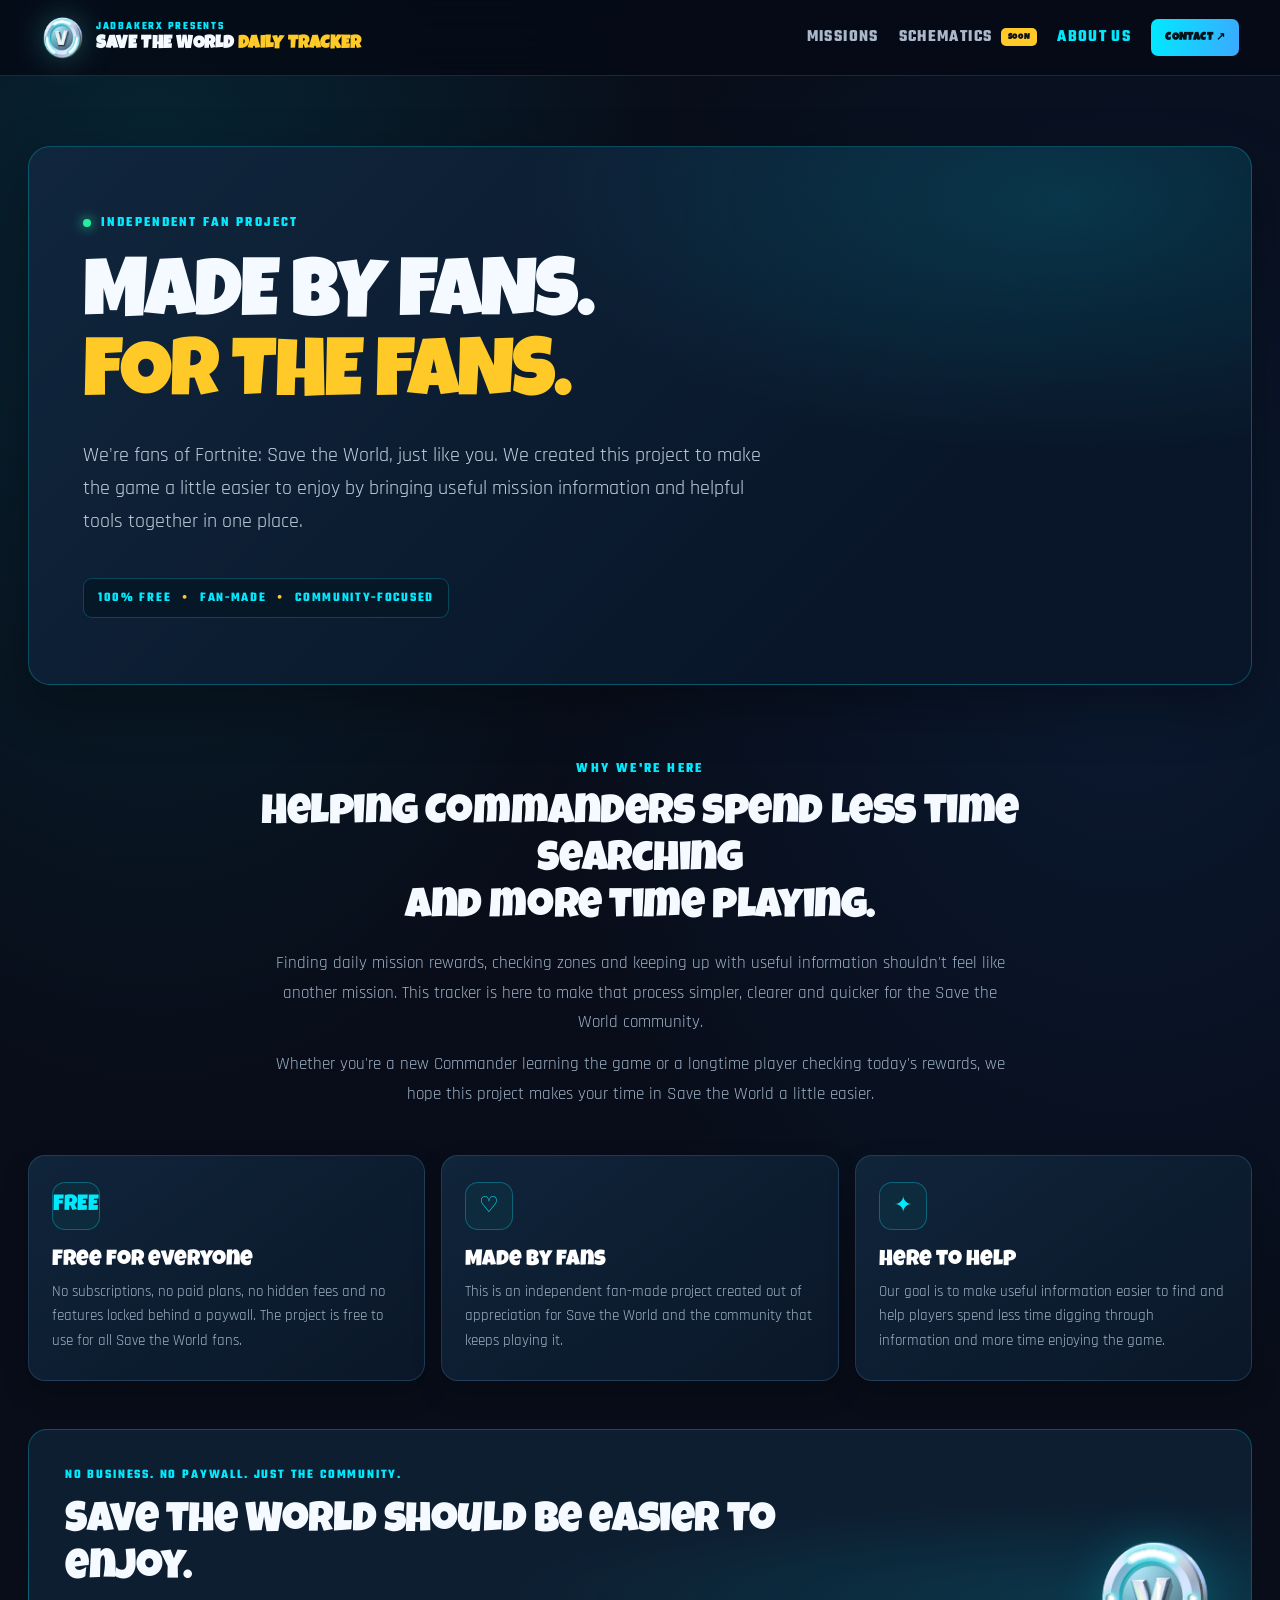
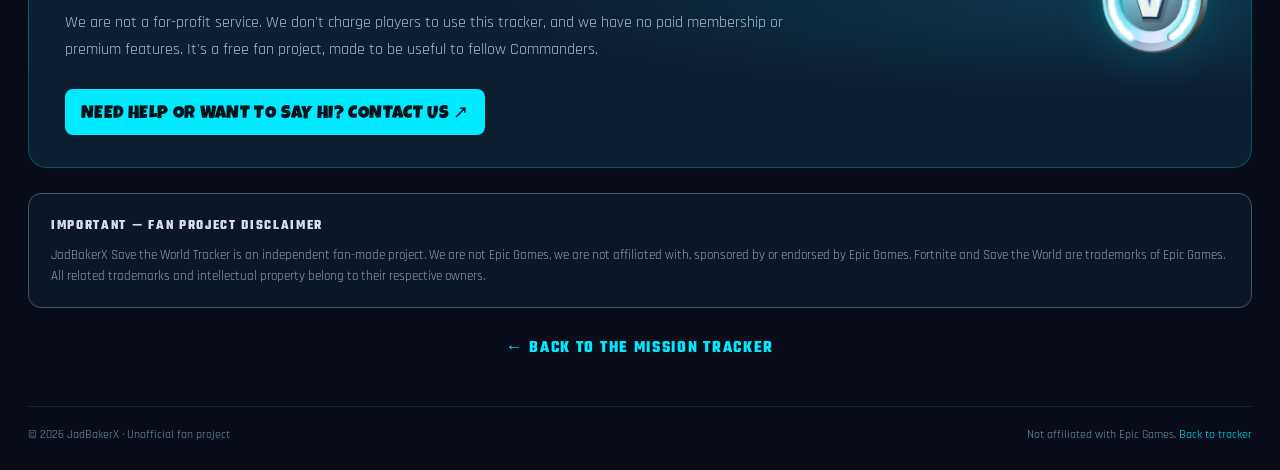
==== public/about.html @ a1c6f86c "Add dedicated About Us fan project page" ====
<!doctype html>
<html lang="en">
<head>
  <meta charset="utf-8">
  <meta name="viewport" content="width=device-width,initial-scale=1">
  <meta name="theme-color" content="#080d19">
  <meta name="description" content="Learn about the JadBakerX Save the World Tracker: an independent, free fan-made project built to help Fortnite Save the World players.">
  <meta name="robots" content="index,follow">
  <link rel="canonical" href="https://save-the-world---mission-tracker.jadkhabbaz17.workers.dev/about.html">
  <meta property="og:type" content="website">
  <meta property="og:site_name" content="JadBakerX Save the World Tracker">
  <meta property="og:title" content="About Us | JadBakerX Save the World Tracker">
  <meta property="og:description" content="A free, independent fan project made to help the Save the World community.">
  <meta property="og:url" content="https://save-the-world---mission-tracker.jadkhabbaz17.workers.dev/about.html">
  <title>About Us | JadBakerX Save the World Tracker</title>
  <link rel="icon" href="vbucks-logo.png">
  <link rel="preconnect" href="https://fonts.googleapis.com">
  <link rel="preconnect" href="https://fonts.gstatic.com" crossorigin>
  <link href="https://fonts.googleapis.com/css2?family=Luckiest+Guy&family=Rajdhani:wght@500;600;700;800&family=Teko:wght@600;700&display=swap" rel="stylesheet">
  <link rel="stylesheet" href="style.css">
  <link rel="stylesheet" href="visual-cleanup.css">
  <link rel="stylesheet" href="premium-redesign.css">
  <link rel="stylesheet" href="fortnite-ui.css">
  <link rel="stylesheet" href="about.css">
</head>
<body class="about-page">
<header>
  <a class="brand" href="./" aria-label="JadBakerX Save the World Daily Tracker home">
    <img src="vbucks-logo.png" alt="V-Bucks logo">
    <span><small>JADBAKERX PRESENTS</small><b>SAVE THE WORLD <em>DAILY TRACKER</em></b></span>
  </a>
  <nav aria-label="Main navigation">
    <a href="./#missions">MISSIONS</a>
    <a href="schematics.html">SCHEMATICS <span class="nav-soon">SOON</span></a>
    <a class="nav-current" href="about.html">ABOUT US</a>
    <a class="contact" href="https://guns.lol/jadbakerx" target="_blank" rel="noopener">CONTACT ↗</a>
  </nav>
</header>
<main class="about-main">
  <section class="about-hero">
    <div class="about-kicker"><span></span> INDEPENDENT FAN PROJECT</div>
    <h1>MADE BY FANS.<br><em>FOR THE FANS.</em></h1>
    <p class="about-intro">We're fans of Fortnite: Save the World, just like you. We created this project to make the game a little easier to enjoy by bringing useful mission information and helpful tools together in one place.</p>
    <div class="about-stamp">100% FREE <i>•</i> FAN-MADE <i>•</i> COMMUNITY-FOCUSED</div>
  </section>

  <section class="about-story">
    <div class="about-section-label">WHY WE'RE HERE</div>
    <h2>Helping Commanders spend less time searching<br>and more time playing.</h2>
    <p>Finding daily mission rewards, checking zones and keeping up with useful information shouldn't feel like another mission. This tracker is here to make that process simpler, clearer and quicker for the Save the World community.</p>
    <p>Whether you're a new Commander learning the game or a longtime player checking today's rewards, we hope this project makes your time in Save the World a little easier.</p>
  </section>

  <section class="about-values" aria-label="Our promises">
    <article class="about-value">
      <div class="about-icon">FREE</div>
      <h3>Free for everyone</h3>
      <p>No subscriptions, no paid plans, no hidden fees and no features locked behind a paywall. The project is free to use for all Save the World fans.</p>
    </article>
    <article class="about-value">
      <div class="about-icon">♡</div>
      <h3>Made by fans</h3>
      <p>This is an independent fan-made project created out of appreciation for Save the World and the community that keeps playing it.</p>
    </article>
    <article class="about-value">
      <div class="about-icon">✦</div>
      <h3>Here to help</h3>
      <p>Our goal is to make useful information easier to find and help players spend less time digging through information and more time enjoying the game.</p>
    </article>
  </section>

  <section class="about-free">
    <div>
      <small>NO BUSINESS. NO PAYWALL. JUST THE COMMUNITY.</small>
      <h2>Save the World should be easier to enjoy.</h2>
      <p>We are not a for-profit service. We don't charge players to use this tracker, and we have no paid membership or premium features. It's a free fan project, made to be useful to fellow Commanders.</p>
      <a class="about-contact" href="https://guns.lol/jadbakerx" target="_blank" rel="noopener">NEED HELP OR WANT TO SAY HI? CONTACT US ↗</a>
    </div>
    <img src="vbucks-logo.png" alt="" loading="lazy">
  </section>

  <section class="about-disclaimer">
    <strong>IMPORTANT — FAN PROJECT DISCLAIMER</strong>
    <p>JadBakerX Save the World Tracker is an independent fan-made project. We are not Epic Games, we are not affiliated with, sponsored by or endorsed by Epic Games. Fortnite and Save the World are trademarks of Epic Games. All related trademarks and intellectual property belong to their respective owners.</p>
  </section>
  <a class="about-back" href="./">← BACK TO THE MISSION TRACKER</a>
</main>
<footer>
  <span>© <span id="year"></span> JadBakerX · Unofficial fan project</span>
  <span>Not affiliated with Epic Games. <a href="./">Back to tracker</a></span>
</footer>
<script>document.getElementById("year").textContent=new Date().getFullYear();</script>
<script src="branding.js"></script>
</body>
</html>
---- public/style.css ----
/* JadBakerX Save the World tracker styles */
:root{color-scheme:dark;--bg:#07111f;--line:#24405a;--text:#f4faff;--muted:#92a9bd;--cyan:#62f2ee}
*{box-sizing:border-box}html{scroll-behavior:smooth}body{margin:0;background:radial-gradient(ellipse at 50% -20%,#163d57 0,transparent 48%),var(--bg);color:var(--text);font:15px/1.55 system-ui,-apple-system,"Segoe UI",sans-serif}a{color:inherit;text-decoration:none}
header,main,footer{width:min(1120px,calc(100% - 36px));margin:auto}header{height:84px;display:flex;align-items:center;justify-content:space-between;border-bottom:1px solid #ffffff12}.brand{display:flex;align-items:center;gap:11px}.brand img{width:46px;height:46px;object-fit:contain;filter:drop-shadow(0 0 12px #65f6f477)}.brand small,.brand b{display:block;line-height:1.3}.brand small,small{font-size:10px;letter-spacing:.16em;color:var(--cyan);font-weight:900}.brand b{font-size:clamp(10px,1.5vw,15px);letter-spacing:.035em;white-space:nowrap}.brand em,h1 em{font-style:normal;color:var(--cyan)}nav{display:flex;gap:22px;align-items:center;font-size:13px;color:var(--muted)}.contact{padding:9px 13px;border:1px solid #4de7e65c;border-radius:10px;color:var(--cyan)}
.hero{min-height:390px;display:grid;grid-template-columns:1fr 1fr;align-items:center;gap:25px;padding:35px 0}.pill{font-size:10px;letter-spacing:.12em;color:#a8f7f4;border:1px solid #4ce8e52c;border-radius:999px;padding:8px 11px;background:#0e2734}h1{font-size:clamp(44px,7vw,76px);letter-spacing:-.06em;line-height:.99;margin:24px 0 17px}.hero p{color:var(--muted);max-width:420px}.cta{display:inline-block;margin-top:14px;padding:12px 16px;background:var(--cyan);color:#041820;font-weight:900;border-radius:11px}.hero-coin{position:relative;display:grid;place-items:center;min-height:290px}.hero-coin img{width:min(300px,70%);filter:drop-shadow(0 15px 45px #3ce5f633);animation:float 5s ease-in-out infinite}.hero-coin span{position:absolute;bottom:15px;right:8%;padding:8px 12px;border:1px solid var(--line);background:#0b1b2c;border-radius:8px;color:var(--cyan);font-size:10px;letter-spacing:.12em}
.summary{padding:22px 25px;border:1px solid #3ee3df48;border-radius:18px;background:linear-gradient(115deg,#0c2936,#0b192a 70%)}.numbers{display:flex;align-items:center;gap:32px;margin:14px 0}.numbers div{display:flex;flex-direction:column}.numbers b{font-size:38px;line-height:1.1}.numbers span,.summary p{font-size:12px;color:var(--muted)}.numbers i{height:42px;width:1px;background:var(--line)}.summary p{margin-bottom:0}
#missions{padding:60px 0 25px}.heading{display:flex;align-items:end;justify-content:space-between;gap:12px}.heading h2,.bottom h2{font-size:31px;letter-spacing:-.04em;margin:5px 0}.heading>span{font-size:11px;color:var(--muted)}.tabs{display:flex;border-bottom:1px solid var(--line);margin-top:22px}.tab{background:none;border:0;border-bottom:2px solid var(--cyan);color:white;padding:13px 15px;font:inherit}.tab span{background:#192d43;border-radius:7px;padding:3px 7px;font-size:11px}
.filters{display:grid;grid-template-columns:180px 1fr auto;gap:10px;margin:18px 0}.filters label{display:flex;flex-direction:column;gap:5px;color:var(--muted);font-size:10px;letter-spacing:.12em}.filters input,.filters select,.filters button{min-width:0;background:#0c1a2b;color:var(--text);border:1px solid var(--line);padding:12px;border-radius:10px;font:inherit;font-size:12px}.filters button{cursor:pointer;color:var(--cyan);font-weight:800}
.missions{display:grid;grid-template-columns:repeat(2,minmax(0,1fr));gap:12px}.mission,.empty{padding:19px;border:1px solid var(--line);border-radius:15px;background:linear-gradient(140deg,#102238,#0a1727)}.missionhead{display:flex;justify-content:space-between;align-items:flex-start;gap:10px}.mission-info{min-width:0}.mission-title-row{display:flex;align-items:center;gap:10px}.mission h3{margin:0;font-size:16px;line-height:1.3}.mission-icon{width:42px;height:42px;flex:0 0 42px;display:grid;place-items:center;background:linear-gradient(145deg,#173c50,#102338);border:1px solid #326078;border-radius:12px;font-size:21px;box-shadow:inset 0 1px #ffffff12}.mission-sub{margin:6px 0 0;color:var(--muted);font-size:12px}.reward{white-space:nowrap;color:var(--cyan);font-weight:900}.tags{display:flex;gap:6px;flex-wrap:wrap;margin-top:12px}.tag{font-size:10px;padding:4px 8px;background:#142b40;border:1px solid #25425a;border-radius:999px;color:#b4cadb}.empty{grid-column:1/-1;text-align:center;color:var(--muted);padding:30px}.empty b{display:block;color:white;margin-bottom:5px}
.archive{padding:28px 0 20px}.archive-note{max-width:780px;color:var(--muted);font-size:12px}.source-grid{display:grid;grid-template-columns:repeat(2,minmax(0,1fr));gap:12px;margin:18px 0}.source-card{border:1px solid var(--line);background:linear-gradient(140deg,#102238,#0a1727);border-radius:14px;padding:16px}.source-head{display:flex;align-items:center;justify-content:space-between;gap:10px}.source-head a{font-weight:900;color:var(--cyan)}.source-card p{font-size:11px;color:var(--muted);margin:8px 0}.source-pill{display:inline-block;border-radius:999px;padding:4px 8px;font-size:10px;white-space:nowrap}.source-pill.ok{background:#123b32;color:#80f0c5}.source-pill.bad{background:#40232a;color:#ffb5bd}.source-totals{display:flex;flex-wrap:wrap;gap:6px}.source-totals span{font-size:10px;color:#c5d6e4;background:#132b40;padding:5px 7px;border-radius:7px}.history-list{display:grid;gap:8px;margin-top:14px}.history-row{display:grid;grid-template-columns:130px 1fr auto auto;align-items:center;gap:12px;padding:13px 15px;border:1px solid var(--line);background:#0c1a2b;border-radius:10px;font-size:12px}.history-row>span:nth-child(2){color:var(--muted)}.history-row strong{color:var(--cyan)}
.bottom{display:flex;align-items:center;gap:16px;padding:22px;margin:45px 0 28px;border:1px solid var(--line);border-radius:18px;background:#0d1c2d}.bottom img{width:58px;height:58px;object-fit:contain}.bottom h2{font-size:22px}.bottom p{margin:3px 0 0;color:var(--muted);font-size:12px}.bottom>a{margin-left:auto;padding:10px 13px;border:1px solid #4ce7e65c;border-radius:10px;color:var(--cyan);font-size:12px}footer{border-top:1px solid #ffffff14;padding:20px 0 28px;display:flex;justify-content:space-between;gap:12px;color:#6f879b;font-size:10px}
@keyframes float{50%{transform:translateY(-9px)}}
@media(max-width:650px){header,main,footer{width:calc(100% - 28px)}.brand{gap:7px}.brand img{width:38px;height:38px}.brand b{font-size:10px;letter-spacing:0}.brand small{font-size:8px;letter-spacing:.1em}header{height:76px}.hero{grid-template-columns:1fr;padding:40px 0 25px}.hero-coin{min-height:220px}.hero-coin img{width:210px}.filters{grid-template-columns:1fr;margin-top:16px}.filters label:nth-child(2){grid-column:1;grid-row:1}.filters label:nth-child(1){grid-column:1;grid-row:2}.filters button{grid-column:1;grid-row:3}.missions{grid-template-columns:1fr}.heading{align-items:start;flex-direction:column}.bottom img{width:42px}.bottom{gap:10px}.bottom h2{font-size:18px}footer{flex-direction:column}nav{gap:10px;font-size:11px}}

/* Mission board labels */
.mission-meta{display:flex;align-items:center;flex-wrap:wrap;gap:7px;margin:7px 0 0}
.mission-region,.mission-zone{display:inline-flex;align-items:center;border-radius:7px;padding:3px 8px;font-size:11px;font-weight:800;line-height:1.4}
.mission-region{color:#ff8f98;background:#401f2a;border:1px solid #a94352}
.mission-zone{color:#83f0ad;background:#153b2b;border:1px solid #28764b}
.tag.power-level{color:#ffd65a;background:#443719;border:1px solid #9c7927;font-weight:900}

/* Schematics navigation and coming-soon page */
.nav-soon{display:inline-block;margin-left:4px;padding:2px 5px;border-radius:5px;background:#3b2d16;color:#ffd66b;font-size:8px;font-weight:900;letter-spacing:.08em;vertical-align:middle}
.nav-current{color:var(--cyan)}
.schematics-page{min-height:100vh;display:flex;flex-direction:column}
.schematics-main{flex:1;display:grid;place-items:center;padding:45px 0}
.schematics-card{width:min(680px,100%);padding:58px 28px;text-align:center;border:1px solid #24405a;border-radius:22px;background:radial-gradient(ellipse at 50% 0%,#15394b 0,transparent 65%),linear-gradient(145deg,#102238,#0a1727)}
.schematics-emblem{width:76px;height:76px;margin:0 auto 24px;display:grid;place-items:center;border-radius:22px;border:1px solid #3b7180;background:#123247;color:var(--cyan);font-size:38px;box-shadow:0 0 35px #62f2ee1c}
.schematics-card h1{margin:16px 0;font-size:clamp(42px,7vw,64px)}
.schematics-card p{max-width:420px;margin:0 auto 22px;color:var(--muted)}
.coming-soon{display:inline-block;margin:0 auto 22px;padding:8px 14px;border:1px solid #8d6d27;border-radius:999px;background:#3b2d16;color:#ffdc78;font-size:11px;font-weight:900;letter-spacing:.16em}
.schematics-card .cta{display:table;margin:8px auto 0}
@media(max-width:650px){nav{gap:9px}.schematics-card{padding:42px 18px}}
---- public/visual-cleanup.css ----
/* JadBakerX visual cleanup: V-Bucks coin artwork + hidden source panel */
#sourceStatus { display: none !important; }
.vbucks-mark {
  width: 19px;
  height: 19px;
  display: inline-block;
  object-fit: contain;
  vertical-align: middle;
  filter: drop-shadow(0 0 5px #38e8f477);
}
.reward, .history-row strong {
  display: inline-flex;
  align-items: center;
  gap: 5px;
}
---- public/premium-redesign.css ----
/* JadBakerX premium mission-board redesign — presentation only */
:root {
  --bg: #060e1b;
  --panel: #0d1c2e;
  --panel-2: #11263b;
  --line: #23445f;
  --cyan: #62f2ee;
  --muted: #91a9bd;
  --text: #f4faff;
}
body {
  background:
    radial-gradient(ellipse at 12% 8%, rgba(24, 93, 116, .20), transparent 32rem),
    radial-gradient(ellipse at 88% 25%, rgba(27, 66, 111, .17), transparent 34rem),
    #060e1b;
}
header {
  width: min(1320px, calc(100% - 56px));
  height: 88px;
  border-bottom: 1px solid rgba(124, 190, 219, .13);
}
.brand img {
  width: 50px;
  height: 50px;
  filter: drop-shadow(0 0 16px rgba(98,242,238,.28));
}
nav { gap: 25px; }
nav a:not(.contact) { transition: color .2s ease; }
nav a:not(.contact):hover { color: var(--cyan); }
.contact {
  border-radius: 999px;
  padding: 10px 17px;
  background: rgba(98,242,238,.055);
  transition: background .2s ease, border-color .2s ease;
}
.contact:hover { background: rgba(98,242,238,.13); border-color: var(--cyan); }

main { width: min(1320px, calc(100% - 56px)); }
.hero {
  min-height: 340px;
  padding: 48px 0 38px;
}
.hero h1 {
  font-size: clamp(48px, 6vw, 78px);
  line-height: .98;
  margin: 23px 0 18px;
}
.hero p { font-size: 15px; line-height: 1.8; }
.hero-coin { min-height: 270px; }
.hero-coin img {
  width: min(260px, 68%);
  filter: drop-shadow(0 18px 55px rgba(55,226,230,.18));
}
.pill {
  background: rgba(12, 42, 57, .72);
  border-color: rgba(98,242,238,.24);
  letter-spacing: .15em;
}
.cta {
  border-radius: 999px;
  padding: 13px 20px;
  box-shadow: 0 8px 28px rgba(48,225,220,.15);
  transition: transform .2s ease, box-shadow .2s ease;
}
.cta:hover { transform: translateY(-2px); box-shadow: 0 12px 34px rgba(48,225,220,.23); }

.summary {
  position: relative;
  overflow: hidden;
  padding: 25px 29px;
  border-radius: 20px;
  border-color: rgba(98,242,238,.22);
  background:
    radial-gradient(ellipse at 100% 0%, rgba(43,153,167,.16), transparent 55%),
    linear-gradient(120deg, rgba(14,43,59,.96), rgba(9,24,41,.98));
  box-shadow: 0 18px 50px rgba(0,0,0,.16), inset 0 1px rgba(255,255,255,.035);
}
.summary::after {
  content: "";
  position: absolute;
  width: 180px;
  height: 180px;
  right: -65px;
  bottom: -115px;
  border: 1px solid rgba(98,242,238,.13);
  border-radius: 50%;
  box-shadow: 0 0 0 22px rgba(98,242,238,.025), 0 0 0 46px rgba(98,242,238,.018);
  pointer-events: none;
}
.numbers { gap: 38px; }
.numbers b {
  font-size: 43px;
  letter-spacing: -.045em;
  text-shadow: 0 0 24px rgba(98,242,238,.12);
}
.numbers span { margin-top: 5px; }

#missions { padding: 68px 0 30px; }
.heading { align-items: center; }
.heading h2 { font-size: clamp(30px, 4vw, 38px); letter-spacing: -.045em; }
.heading > span {
  padding: 8px 12px;
  border: 1px solid rgba(93,148,181,.19);
  border-radius: 999px;
  background: rgba(11,27,44,.7);
}
.tabs {
  margin-top: 25px;
  border-bottom-color: rgba(110,160,191,.22);
}
.tab {
  padding: 13px 17px;
  font-weight: 750;
  border-bottom-width: 3px;
}
.tab span { margin-left: 5px; padding: 4px 8px; }

.filters {
  grid-template-columns: 205px minmax(200px, 1fr) 125px;
  gap: 12px;
  margin: 20px 0 22px;
}
.filters label { gap: 8px; font-weight: 800; letter-spacing: .14em; }
.filters input, .filters select, .filters button {
  min-height: 52px;
  border-radius: 13px;
  border-color: rgba(95,151,184,.28);
  background: linear-gradient(145deg, #0e1e31, #0b192a);
  padding: 13px 16px;
  font-size: 13px;
  transition: border-color .2s ease, box-shadow .2s ease, background .2s ease;
}
.filters input:focus, .filters select:focus {
  outline: none;
  border-color: rgba(98,242,238,.7);
  box-shadow: 0 0 0 3px rgba(98,242,238,.09);
}
.filters button {
  align-self: end;
  border-radius: 13px;
  background: rgba(17,43,61,.9);
  border-color: rgba(98,242,238,.28);
}
.filters button:hover {
  background: rgba(27,70,85,.9);
  border-color: var(--cyan);
}

.missions { gap: 16px; }
.mission {
  position: relative;
  overflow: hidden;
  min-height: 178px;
  padding: 23px;
  border-radius: 19px;
  border: 1px solid rgba(79,137,174,.28);
  background:
    radial-gradient(ellipse at 0% 0%, rgba(43,104,135,.15), transparent 60%),
    linear-gradient(145deg, rgba(16,36,57,.98), rgba(9,22,38,.98));
  box-shadow: 0 12px 28px rgba(0,0,0,.13), inset 0 1px rgba(255,255,255,.035);
  transition: transform .22s ease, border-color .22s ease, box-shadow .22s ease;
}
.mission::before {
  content: "";
  position: absolute;
  inset: 0 auto 0 0;
  width: 3px;
  background: linear-gradient(180deg, rgba(98,242,238,.75), rgba(98,242,238,0));
  opacity: .55;
}
.mission:hover {
  transform: translateY(-3px);
  border-color: rgba(98,242,238,.48);
  box-shadow: 0 18px 38px rgba(0,0,0,.23), 0 0 26px rgba(48,205,210,.055);
}
.missionhead { align-items: center; gap: 15px; }
.mission-title-row { gap: 13px; }
.mission h3 {
  font-size: clamp(16px, 1.5vw, 19px);
  font-weight: 850;
  letter-spacing: -.02em;
  line-height: 1.25;
}
.mission-icon {
  width: 56px;
  height: 56px;
  flex-basis: 56px;
  padding: 5px;
  border-radius: 15px;
  border-color: rgba(102,174,202,.42);
  background: linear-gradient(145deg, #173d55, #0c2338);
  box-shadow: 0 7px 18px rgba(0,0,0,.2), inset 0 1px rgba(255,255,255,.08);
}
.mission-icon-image { object-fit: contain; }
.reward {
  flex-shrink: 0;
  padding: 8px 11px;
  border: 1px solid rgba(98,242,238,.22);
  border-radius: 12px;
  background: rgba(40,174,178,.09);
  font-size: 16px;
  letter-spacing: -.02em;
  text-shadow: 0 0 15px rgba(98,242,238,.24);
}
.vbucks-mark { width: 21px; height: 21px; }
.mission-meta { margin: 11px 0 0 69px; gap: 7px; }
.mission-region, .mission-zone {
  padding: 5px 10px;
  border-radius: 8px;
  font-size: 11px;
  letter-spacing: .01em;
}
.tags { margin: 13px 0 0 69px; }
.tag.power-level {
  display: inline-flex;
  align-items: center;
  gap: 5px;
  padding: 6px 11px;
  border-radius: 999px;
  font-size: 12px;
  box-shadow: inset 0 1px rgba(255,255,255,.08), 0 4px 12px rgba(0,0,0,.12);
}
.empty {
  border-radius: 17px;
  border-style: dashed;
  background: rgba(12,27,44,.72);
}

.bottom {
  border-radius: 20px;
  border-color: rgba(83,143,178,.24);
  background: linear-gradient(115deg, rgba(15,39,58,.96), rgba(10,24,40,.96));
  box-shadow: 0 14px 38px rgba(0,0,0,.14);
}
.bottom img { filter: drop-shadow(0 0 12px rgba(98,242,238,.2)); }
.bottom > a { border-radius: 999px; padding: 11px 17px; }
footer {
  width: min(1320px, calc(100% - 56px));
  color: #7892a8;
  border-top-color: rgba(124,190,219,.13);
}

@media (max-width: 760px) {
  header, main, footer { width: calc(100% - 30px); }
  header { height: auto; min-height: 76px; padding: 12px 0; align-items: center; gap: 12px; }
  nav { gap: 10px; font-size: 11px; flex-wrap: wrap; justify-content: flex-end; }
  .contact { padding: 7px 10px; }
  .hero { min-height: 0; padding: 38px 0 28px; }
  .hero-coin { min-height: 205px; }
  .hero-coin img { width: 190px; }
  .summary { padding: 21px; }
  #missions { padding-top: 52px; }
  .filters { grid-template-columns: 1fr 1fr; }
  .filters label:nth-child(2) { grid-column: 1 / -1; grid-row: 1; }
  .filters label:nth-child(1) { grid-column: 1; grid-row: 2; }
  .filters button { grid-column: 2; grid-row: 2; }
  .missions { grid-template-columns: 1fr; }
}
@media (max-width: 480px) {
  header { align-items: flex-start; flex-direction: column; }
  nav { width: 100%; justify-content: space-between; }
  .hero h1 { font-size: 49px; }
  .numbers { gap: 24px; }
  .numbers b { font-size: 36px; }
  .mission { padding: 18px 15px; }
  .mission-icon { width: 49px; height: 49px; flex-basis: 49px; }
  .mission-meta, .tags { margin-left: 62px; }
  .mission h3 { font-size: 15px; }
  .reward { padding: 7px 8px; font-size: 14px; }
  .bottom { align-items: flex-start; flex-wrap: wrap; }
  .bottom > a { margin-left: 0; }
}
---- public/fortnite-ui.css ----
/* JadBakerX Fortnite-inspired interface layer. Loaded after the existing styles. */
:root {
  --bg:#080d19; --cyan:#00eaff; --cyan2:#36d9ef; --gold:#ffc928;
  --panel:#101b2d; --panel2:#0b1627; --line:#23435d;
  --red:#ff7588; --green:#55e99a;
  --font-display:"Luckiest Guy", Impact, sans-serif;
  --font-body:"Rajdhani", "Segoe UI", sans-serif;
}
html { scroll-behavior:smooth; }
body {
  background:
    radial-gradient(ellipse at 12% 10%,rgba(0,225,255,.11),transparent 34rem),
    radial-gradient(ellipse at 88% 30%,rgba(24,86,170,.16),transparent 38rem),
    #080d19 !important;
  font-family:var(--font-body) !important;
  font-size:16px;
}
header,main,footer { width:min(1440px,calc(100% - 56px)) !important; }
header {
  height:76px !important; position:sticky; top:0; z-index:30;
  background:rgba(5,11,22,.88); backdrop-filter:blur(18px);
  border-bottom:1px solid rgba(0,234,255,.18) !important;
}
.brand img { width:44px !important;height:44px !important; }
.brand small { font-family:"Teko",sans-serif;font-size:11px !important;letter-spacing:.16em;color:var(--cyan) !important; }
.brand b { font-family:var(--font-display);font-size:clamp(12px,1.45vw,18px) !important;letter-spacing:.015em; }
.brand em { color:var(--gold) !important; }
nav { gap:20px !important;font-family:"Teko",sans-serif;font-size:17px !important;font-weight:700;letter-spacing:.08em; }
nav a:not(.contact) { color:#aab8ca; }
nav a.nav-current,nav a:not(.contact):hover { color:var(--cyan); }
.nav-soon { color:#101522 !important;background:var(--gold) !important;font-family:var(--font-display);padding:3px 7px;border-radius:5px; }
.sound-toggle {
  display:flex;align-items:center;gap:7px;padding:8px 10px;border:1px solid #31445c;
  border-radius:8px;background:#111d30;color:#c8d4e2;font:700 12px var(--font-body);cursor:pointer;
}
.sound-toggle:hover { border-color:var(--cyan);color:var(--cyan); }
.contact {
  color:#06131b !important;background:linear-gradient(100deg,var(--cyan),#3ba9ff);
  border:0 !important;border-radius:7px !important;padding:10px 14px !important;
  font-family:var(--font-display);font-size:11px;letter-spacing:.04em;
}
.hero {
  min-height:390px !important;grid-template-columns:1.12fr .88fr !important;
  padding:56px 0 42px !important;gap:24px;
}
.hero-copy { position:relative;z-index:2; }
.pill {
  display:inline-flex;align-items:center;gap:9px;padding:7px 13px !important;
  color:var(--cyan) !important;background:rgba(0,234,255,.075) !important;
  border:1px solid rgba(0,234,255,.36) !important;border-radius:999px;
  font-family:"Teko",sans-serif;font-size:13px !important;letter-spacing:.14em;
}
.pill i,.live-status i,.mission-status i,.screen-label i {
  width:7px;height:7px;border-radius:50%;background:#25f0a2;display:inline-block;
  box-shadow:0 0 10px #25f0a2;animation:statusPulse 1.8s infinite;
}
.hero h1 {
  font-family:var(--font-display) !important;font-size:clamp(48px,6.8vw,84px) !important;
  line-height:.98 !important;letter-spacing:-.025em !important;margin:25px 0 18px !important;
  color:#fff;text-shadow:0 5px 22px #0009;
}
.hero h1 em {
  background:linear-gradient(95deg,#00eaff 0%,#48d7f4 46%,#ffd03c 100%);
  -webkit-background-clip:text;background-clip:text;color:transparent !important;
}
.hero p { max-width:570px;color:#c0cede !important;font-size:19px !important;line-height:1.45 !important;font-weight:600; }
.hero-actions { display:flex;align-items:center;gap:15px;flex-wrap:wrap;margin-top:27px; }
.cta {
  display:inline-flex;align-items:center;justify-content:center;gap:12px;
  background:linear-gradient(105deg,#00eaff,#12c7ec) !important;color:#03131c !important;
  border:1px solid #52f4ff;border-radius:8px !important;padding:15px 23px !important;
  font:18px var(--font-display) !important;letter-spacing:.025em;
  box-shadow:0 0 22px rgba(0,234,255,.28);transition:transform .2s,box-shadow .2s;
}
.cta:hover { transform:translateY(-2px) skewX(-2deg);box-shadow:0 0 32px rgba(0,234,255,.42); }
.see-bot-trigger {
  display:inline-flex;align-items:center;gap:10px;padding:14px 18px;
  color:#eaf4ff;background:#101c30;border:1px solid #35465e;border-radius:8px;
  font:17px "Teko",sans-serif;letter-spacing:.08em;cursor:pointer;transition:.2s;
}
.see-bot-trigger:hover { border-color:var(--cyan);color:var(--cyan);background:#12253a; }
.bot-mini { color:var(--cyan);font-size:22px; }
.hero-coin { min-height:300px !important;position:relative;isolation:isolate; }
.hero-coin img { width:min(270px,65%) !important;position:relative;z-index:2;filter:drop-shadow(0 12px 36px rgba(0,234,255,.35)) !important; }
.coin-aura { position:absolute;width:260px;height:260px;border-radius:50%;background:#00eaff25;filter:blur(55px);animation:aura 3s ease-in-out infinite; }
.coin-ring { position:absolute;width:290px;height:290px;border:1px dashed #00eaff66;border-radius:50%;animation:spin 24s linear infinite; }
.hero-coin span { z-index:3;right:8%;bottom:4px;font-family:"Teko",sans-serif;font-size:12px;letter-spacing:.14em; }
.summary {
  padding:24px 29px !important;border-radius:17px !important;
  border:1px solid rgba(0,234,255,.34) !important;
  background:linear-gradient(115deg,rgba(12,35,53,.98),rgba(10,20,37,.98)) !important;
  box-shadow:0 12px 38px #0005,inset 0 1px #ffffff0a !important;
}
.summary-heading { display:flex;align-items:center;justify-content:space-between;gap:12px; }
.summary-heading small,.heading small,.bottom small { font-family:"Teko",sans-serif;font-size:15px;letter-spacing:.16em;color:var(--cyan); }
.live-status { display:flex;align-items:center;gap:8px;color:#7ce9bd;font:700 12px var(--font-body);letter-spacing:.08em; }
.summary-content { display:grid;grid-template-columns:minmax(230px,.8fr) 1.2fr;gap:28px;align-items:center; }
.numbers { gap:27px !important;margin:14px 0 0 !important; }
.numbers b { font:clamp(42px,5vw,58px)/1 var(--font-display) !important;color:#fff; }
.numbers span { font:700 13px "Teko",sans-serif !important;letter-spacing:.12em;color:#91a9bd; }
.numbers i { height:48px;background:#27435b; }
.summary-detail { border-left:1px solid #27435b;padding-left:25px; }
.summary-detail p { font-size:15px !important;color:#c0cede !important;margin:0 0 12px !important; }
.copy-daily,.copy-mission {
  color:var(--cyan);background:rgba(0,234,255,.06);border:1px solid rgba(0,234,255,.27);
  border-radius:7px;padding:8px 11px;font:700 13px "Teko",sans-serif;letter-spacing:.07em;cursor:pointer;
}
.copy-daily:hover,.copy-mission:hover { background:rgba(0,234,255,.14);border-color:var(--cyan); }
#missions { padding:58px 0 28px !important; }
.heading h2 { font:clamp(30px,4vw,42px) var(--font-display) !important;letter-spacing:.01em !important;color:#fff; }
.heading>span { font:600 12px var(--font-body) !important;color:#a9bdce !important;letter-spacing:.04em; }
.tabs { margin-top:23px !important; }
.tab { font:18px "Teko",sans-serif !important;letter-spacing:.09em;text-transform:uppercase; }
.filters { grid-template-columns:205px minmax(200px,1fr) 130px !important;gap:12px !important; }
.filters label { font:700 13px "Teko",sans-serif !important;letter-spacing:.13em; }
.filters input,.filters select,.filters button {
  min-height:54px !important;border-radius:12px !important;background:#0d1a2c !important;
  border:1px solid #294762 !important;color:#f1f7ff !important;font:600 15px var(--font-body) !important;
}
.filters input::placeholder { color:#71859a; }
.filters button { font-family:"Teko",sans-serif !important;font-size:17px !important;letter-spacing:.08em;color:var(--cyan) !important; }
.missions { gap:16px !important; }
.mission {
  min-height:0 !important;padding:22px 23px 17px !important;border-radius:17px !important;
  border:1px solid #274762 !important;
  background:radial-gradient(ellipse at 0 0,#163a502e,transparent 65%),linear-gradient(145deg,#102238,#0b1728) !important;
  box-shadow:0 12px 28px #0003,inset 0 1px #ffffff09 !important;
  transition:transform .2s,border-color .2s,box-shadow .2s;
}
.mission:hover { transform:translateY(-3px);border-color:#00dff0 !important;box-shadow:0 17px 35px #0005,0 0 20px #00dfff12 !important; }
.missionhead { align-items:center !important;gap:14px !important; }
.mission-title-row { gap:13px !important; }
.mission-icon {
  width:57px !important;height:57px !important;min-width:57px !important;flex:0 0 57px !important;
  padding:5px !important;border-radius:14px !important;background:linear-gradient(145deg,#173e55,#10263b) !important;
  border:1px solid #397087 !important;box-shadow:0 7px 17px #0004,inset 0 1px #ffffff14 !important;
}
.mission h3 { font:21px/1.18 var(--font-display) !important;letter-spacing:0 !important;color:#f8fbff; }
.reward {
  min-width:78px !important;min-height:47px !important;display:flex !important;align-items:center;justify-content:center;
  gap:7px;padding:8px 12px !important;border-radius:12px !important;
  border:1px solid #23717b !important;background:linear-gradient(145deg,#123345,#102538) !important;
  color:#65f4f1 !important;font:24px var(--font-display) !important;text-shadow:0 0 14px #00eaff55;
}
.vbucks-mark { width:23px !important;height:23px !important;object-fit:contain; }
.mission-meta { display:flex !important;align-items:center !important;flex-wrap:wrap !important;gap:8px !important;margin:13px 0 0 70px !important; }
.mission-region,.mission-zone {
  min-height:33px !important;display:inline-flex !important;align-items:center !important;
  padding:6px 12px !important;border-radius:9px !important;font:800 15px var(--font-body) !important;
}
.mission-region { color:#ff8c9c !important;background:#401f2b !important;border:1px solid #b74359 !important; }
.mission-zone { color:#70efaa !important;background:#103c2d !important;border:1px solid #218454 !important; }
.mission-power {
  display:inline-flex !important;align-items:center;gap:7px;min-height:38px;padding:5px 11px !important;
  border-radius:10px !important;background:linear-gradient(145deg,#493918,#302817) !important;
  border:1px solid #a57d24 !important;box-shadow:inset 0 1px #ffffff12 !important;
}
.mission-power-number { color:#ffdc75 !important;font:27px/1 var(--font-display) !important;letter-spacing:.01em; }
.mission-power-bolt { color:#ffbd35;font-size:18px;line-height:1;filter:drop-shadow(0 0 5px #ffbd3570); }
.mission-power-label { color:#e4c981;font:700 11px "Teko",sans-serif;letter-spacing:.12em; }
.mission-footer { display:flex;align-items:center;justify-content:space-between;gap:10px;margin-top:18px;padding-top:12px;border-top:1px solid #ffffff12; }
.mission-status { display:inline-flex;align-items:center;gap:7px;color:#9aafc1;font:700 12px "Teko",sans-serif;letter-spacing:.08em; }
.mission-status i { width:6px;height:6px; }
.empty { border:1px dashed #35536c !important;border-radius:15px !important;background:#0d1a2a !important; }
.empty b { font:24px var(--font-display); }
.empty span { display:block;margin-top:5px;font-size:14px; }
.bottom { border-radius:17px !important;background:linear-gradient(110deg,#10283b,#0c192b) !important;border-color:#294760 !important; }
.bottom h2 { font:26px var(--font-display) !important; }
.bottom p { font-size:14px !important; }
footer { font:12px var(--font-body) !important; }
.see-bot-modal {
  position:fixed;inset:0;z-index:100;display:grid;place-items:center;padding:20px;
  opacity:0;visibility:hidden;transition:opacity .2s,visibility .2s;
}
.see-bot-modal.open { opacity:1;visibility:visible; }
.modal-backdrop { position:absolute;inset:0;border:0;background:rgba(0,0,0,.78);backdrop-filter:blur(9px);cursor:default; }
.see-bot-panel {
  position:relative;z-index:1;width:min(660px,100%);padding:28px;border-radius:20px;
  border:2px solid var(--cyan);background:#101a2e;
  box-shadow:0 0 55px rgba(0,234,255,.24),inset 0 1px #ffffff12;
  transform:translateY(14px) scale(.98);transition:transform .24s;
}
.open .see-bot-panel { transform:translateY(0) scale(1); }
.modal-close { position:absolute;right:16px;top:10px;border:0;background:none;color:#9eafc2;font-size:34px;cursor:pointer; }
.see-bot-heading { display:flex;align-items:center;gap:18px;padding-right:35px; }
.see-bot-avatar {
  width:78px;height:78px;flex:0 0 78px;display:grid;place-items:center;position:relative;
  border:2px solid var(--cyan);border-radius:50%;background:#0b2a3b;color:var(--cyan);
  box-shadow:0 0 25px #00eaff25;font-size:36px;
}
.see-bot-avatar i { position:absolute;right:7px;bottom:7px;width:10px;height:10px;border-radius:50%;background:#35f0a0;border:2px solid #101a2e; }
.see-bot-heading h2 { margin:0;color:#fff;font:30px var(--font-display); }
.see-bot-heading small { color:var(--cyan);font:700 13px "Teko",sans-serif;letter-spacing:.1em; }
.see-bot-screen {
  margin-top:24px;padding:20px 22px;min-height:145px;border:1px solid #263d58;border-radius:14px;
  background:#050b18;box-shadow:inset 0 8px 25px #0005;
}
.screen-label { display:flex;align-items:center;gap:8px;color:#7f9bb0;font:700 11px "Teko",sans-serif;letter-spacing:.14em; }
.screen-label i { width:6px;height:6px; }
.see-bot-screen p { white-space:pre-line;margin:15px 0 0;color:#62eafa;font:600 16px/1.65 "Rajdhani",monospace; }
.see-bot-actions { display:flex;justify-content:flex-end;gap:10px;flex-wrap:wrap;margin-top:20px; }
.see-bot-actions .cta { padding:11px 17px !important;font-size:14px !important; }
.toast {
  position:fixed;z-index:120;right:22px;bottom:22px;max-width:calc(100% - 44px);
  padding:12px 17px;border:1px solid #00eaff88;border-radius:10px;background:#101d30;color:#eafaff;
  font:700 14px var(--font-body);box-shadow:0 0 25px #00eaff20;
  opacity:0;transform:translateY(12px);pointer-events:none;transition:.22s;
}
.toast.show { opacity:1;transform:translateY(0); }
body.modal-open { overflow:hidden; }
.spinning { display:inline-block;animation:spin .7s linear infinite; }
@keyframes spin { to { transform:rotate(360deg); } }
@keyframes aura { 50% { transform:scale(1.12);opacity:.65; } }
@keyframes statusPulse { 50% { opacity:.45; } }
@media(max-width:760px) {
  header,main,footer { width:calc(100% - 30px) !important; }
  header { height:auto !important;min-height:72px;padding:10px 0;gap:8px; }
  nav { gap:10px !important;flex-wrap:wrap;justify-content:flex-end;font-size:14px !important; }
  .hero { grid-template-columns:1fr !important;padding:38px 0 25px !important; }
  .hero h1 { font-size:clamp(47px,10vw,68px) !important; }
  .hero-coin { min-height:210px !important; }
  .hero-coin img { width:185px !important; }
  .coin-ring { width:215px;height:215px; }
  .summary-content { grid-template-columns:1fr;gap:14px; }
  .summary-detail { border-left:0;border-top:1px solid #27435b;padding:14px 0 0; }
  .filters { grid-template-columns:1fr 1fr !important; }
  .filters label:nth-child(2) { grid-column:1/-1;grid-row:1; }
  .filters label:nth-child(1) { grid-column:1;grid-row:2; }
  .filters button { grid-column:2;grid-row:2; }
  .missions { grid-template-columns:1fr !important; }
}
@media(max-width:480px) {
  header { align-items:flex-start;flex-direction:column; }
  nav { width:100%;justify-content:space-between; }
  nav .contact { display:none; }
  .brand b { font-size:12px !important; }
  .hero h1 { font-size:47px !important; }
  .hero p { font-size:17px !important; }
  .summary { padding:18px !important; }
  .numbers { gap:20px !important; }
  .numbers b { font-size:38px !important; }
  .mission { padding:17px 14px !important; }
  .mission-icon { width:49px !important;height:49px !important;min-width:49px !important;flex-basis:49px !important; }
  .mission h3 { font-size:17px !important; }
  .mission-meta { margin-left:62px !important;gap:6px !important; }
  .mission-region,.mission-zone { font-size:13px !important;padding:5px 9px !important; }
  .mission-power-number { font-size:23px !important; }
  .see-bot-panel { padding:22px 17px; }
  .see-bot-avatar { width:61px;height:61px;flex-basis:61px;font-size:28px; }
  .see-bot-heading h2 { font-size:24px; }
  .see-bot-screen { padding:15px; }
  .see-bot-screen p { font-size:14px; }
}

/* === Alignment + polished visual pass === */
header {
  width:100% !important; max-width:none !important; margin:0 !important;
  padding-inline:clamp(18px,3.2vw,48px) !important; box-sizing:border-box !important;
}
header .brand { flex:0 1 auto; min-width:0; }
header nav { flex:0 0 auto; }
.hero h1 em {
  background:none !important; color:#20dff2 !important;
  -webkit-text-fill-color:#20dff2 !important;
  text-shadow:0 0 24px rgba(0,224,242,.13);
}
.hero h1 { letter-spacing:-.035em !important; }
.hero-actions { align-items:stretch !important; gap:14px !important; }
.hero-actions > .cta,.hero-actions > .see-bot-trigger {
  box-sizing:border-box !important; height:64px !important; min-height:64px !important;
  display:inline-flex !important; align-items:center !important; justify-content:center !important;
  margin:0 !important; line-height:1 !important; white-space:nowrap;
}
.hero-actions > .cta { min-width:310px; padding:0 26px !important; }
.hero-actions > .see-bot-trigger {
  min-width:200px; padding:0 22px !important; gap:12px !important; font-size:18px !important;
}
.bot-mini { width:22px;height:22px;display:inline-flex;align-items:center;justify-content:center;color:var(--cyan);flex:0 0 22px; }
.bot-mini svg { display:block;width:22px;height:22px; }
.see-bot-avatar { display:flex;align-items:center;justify-content:center; }
.see-bot-avatar > svg { display:block;width:54px;height:54px;color:var(--cyan);filter:drop-shadow(0 0 9px rgba(0,234,255,.22)); }
.mission-meta { min-height:42px !important;margin-top:14px !important;gap:9px !important;align-items:center !important; }
.mission-region,.mission-zone,.mission-power {
  box-sizing:border-box !important;height:40px !important;min-height:40px !important;
  display:inline-flex !important;align-items:center !important;justify-content:center !important;vertical-align:middle;
}
.mission-region,.mission-zone { padding:0 14px !important;font-size:15px !important;line-height:1 !important; }
.mission-power { gap:7px !important;padding:0 12px !important;min-width:100px;border-radius:10px !important; }
.mission-power-number { font:800 25px/1 var(--font-display) !important;letter-spacing:0 !important;color:#ffe08a !important; }
.mission-power-bolt { display:inline-flex;align-items:center;justify-content:center;width:16px;height:18px;font-size:0 !important;filter:none !important; }
.mission-power-bolt::before {
  content:"";display:block;width:12px;height:17px;background:#f8c64d;
  clip-path:polygon(54% 0,12% 55%,43% 55%,31% 100%,91% 39%,58% 39%);
}
.mission-power-label { font:700 11px/1 "Teko",sans-serif !important;letter-spacing:.1em !important; }
@media (max-width:900px) { header { padding-inline:18px !important; } header nav { gap:10px !important; } }
@media (max-width:680px) {
  header { width:100% !important; }
  .hero-actions { align-items:stretch !important; }
  .hero-actions > .cta,.hero-actions > .see-bot-trigger { width:100%;min-width:0 !important;height:58px !important;min-height:58px !important; }
  .mission-meta { margin-left:0 !important; }
}

/* See-Bot modal: consistent, centered action buttons */
.see-bot-actions {
  display:flex !important;
  align-items:stretch !important;
  justify-content:flex-end !important;
  gap:12px !important;
  flex-wrap:nowrap !important;
  margin-top:20px !important;
}
.see-bot-actions > button {
  box-sizing:border-box !important;
  height:48px !important;
  min-height:48px !important;
  margin:0 !important;
  padding:0 18px !important;
  display:inline-flex !important;
  align-items:center !important;
  justify-content:center !important;
  gap:10px !important;
  line-height:1 !important;
  white-space:nowrap !important;
  border-radius:9px !important;
  flex:0 0 auto !important;
}
.see-bot-actions .copy-daily {
  min-width:148px !important;
  font:700 15px "Teko",sans-serif !important;
  letter-spacing:.07em !important;
}
.see-bot-actions #seeBotDone {
  min-width:190px !important;
  font:700 15px var(--font-display) !important;
  letter-spacing:.015em !important;
}
.thankyou-bot {
  display:block !important;
  width:23px !important;
  height:23px !important;
  flex:0 0 23px !important;
  color:#03131c !important;
}
.see-bot-actions #seeBotDone:hover .thankyou-bot {
  transform:translateY(-1px) scale(1.08);
  transition:transform .18s ease;
}
@media(max-width:560px) {
  .see-bot-panel { padding:22px 17px !important; }
  .see-bot-actions {
    flex-direction:column !important;
    align-items:stretch !important;
  }
  .see-bot-actions > button {
    width:100% !important;
    min-width:0 !important;
  }
}


/* See-Bot circular character portrait with cyan holographic backlight */
.see-bot-heading { gap:18px !important; min-height:140px; }
.see-bot-avatar {
  width:136px !important;height:136px !important;flex:0 0 136px !important;
  display:flex !important;align-items:center !important;justify-content:center !important;
  position:relative !important;overflow:hidden !important;
  border:2px solid #00eaff !important;border-radius:50% !important;
  background:radial-gradient(circle at 50% 45%,rgba(0,190,255,.30) 0%,rgba(0,105,220,.18) 48%,rgba(4,16,38,.96) 76%) !important;
  box-shadow:0 0 12px rgba(0,220,255,.75),0 0 30px rgba(0,115,255,.42),inset 0 0 18px rgba(0,190,255,.24) !important;
}
.see-bot-avatar > img {
  display:block;width:164px;height:164px;max-width:none;object-fit:contain;
  transform:translateY(3px) scale(1.08);
  filter:drop-shadow(0 0 8px rgba(0,205,255,.95)) drop-shadow(0 0 17px rgba(0,110,255,.75));
}
.see-bot-avatar i {
  right:5px !important;bottom:7px !important;z-index:2;
}
@media(max-width:560px) {
  .see-bot-heading { gap:10px !important;min-height:108px; }
  .see-bot-avatar { width:104px !important;height:104px !important;flex-basis:104px !important; }
  .see-bot-avatar > img { width:128px;height:128px;transform:translateY(3px) scale(1.08); }
  .see-bot-avatar i { right:2px !important;bottom:4px !important; }
}

/* See-Bot modal: compact, genuinely centered layout */
#seeBotModal.see-bot-modal {
  position:fixed !important;
  inset:0 !important;
  z-index:1000 !important;
  display:flex !important;
  align-items:center !important;
  justify-content:center !important;
  width:100% !important;
  height:100vh !important;
  height:100dvh !important;
  padding:24px !important;
  box-sizing:border-box !important;
  overflow-y:auto !important;
}
#seeBotModal .modal-backdrop {
  position:fixed !important;
  inset:0 !important;
  width:100vw !important;
  height:100vh !important;
  height:100dvh !important;
}
#seeBotModal .see-bot-panel {
  position:relative !important;
  width:min(760px, calc(100vw - 64px)) !important;
  max-width:760px !important;
  max-height:calc(100dvh - 64px) !important;
  height:auto !important;
  margin:auto !important;
  padding:26px !important;
  overflow-y:auto !important;
  box-sizing:border-box !important;
  flex:0 0 auto !important;
}
#seeBotModal .see-bot-heading {
  display:flex !important;
  align-items:center !important;
  min-height:116px !important;
  gap:20px !important;
  padding-right:36px !important;
}
#seeBotModal .see-bot-avatar {
  width:116px !important;
  height:116px !important;
  flex:0 0 116px !important;
  margin:0 !important;
}
#seeBotModal .see-bot-avatar > img {
  width:142px !important;
  height:142px !important;
  transform:translateY(3px) scale(1.06) !important;
}
#seeBotModal .see-bot-heading > div:last-child {
  min-width:0 !important;
  display:flex !important;
  flex-direction:column !important;
  justify-content:center !important;
  align-self:center !important;
}
#seeBotModal .see-bot-screen {
  margin-top:18px !important;
}
@media(max-width:560px) {
  #seeBotModal.see-bot-modal { padding:12px !important; }
  #seeBotModal .see-bot-panel {
    width:calc(100vw - 24px) !important;
    max-height:calc(100dvh - 24px) !important;
    padding:20px 16px !important;
  }
  #seeBotModal .see-bot-heading {
    min-height:88px !important;
    gap:12px !important;
  }
  #seeBotModal .see-bot-avatar {
    width:88px !important;
    height:88px !important;
    flex-basis:88px !important;
  }
  #seeBotModal .see-bot-avatar > img {
    width:108px !important;
    height:108px !important;
  }
  #seeBotModal .see-bot-heading h2 { font-size:23px !important; }
  #seeBotModal .see-bot-screen { margin-top:16px !important; }
}

/* See-Bot artwork alignment: center the visible character, not just the img box */
#seeBotModal .see-bot-avatar {
  position:relative !important;
  display:block !important;
  overflow:hidden !important;
}
#seeBotModal .see-bot-avatar > img {
  position:absolute !important;
  left:50% !important;
  top:50% !important;
  display:block !important;
  width:142px !important;
  height:142px !important;
  max-width:none !important;
  object-fit:contain !important;
  object-position:center center !important;
  transform:translate(calc(-50% + 9px), calc(-50% + 2px)) scale(1.06) !important;
}
@media(max-width:560px) {
  #seeBotModal .see-bot-avatar > img {
    width:108px !important;
    height:108px !important;
    transform:translate(calc(-50% + 7px), calc(-50% + 1px)) scale(1.06) !important;
  }
}



/* Separate background-music control; independent from sound effects. */
.music-toggle { border-color:rgba(0,234,255,.35); }
.music-toggle[aria-pressed="false"] { color:#8294a9; border-color:#31445c; }
.music-toggle[aria-pressed="true"] { color:#72efff; }
@media(max-width:760px) { nav .sound-toggle { padding:7px 8px; } }
---- public/about.css ----
.about-main{padding:70px 0 36px}
.about-hero{position:relative;overflow:hidden;padding:66px 54px;border:1px solid rgba(0,234,255,.25);border-radius:22px;background:radial-gradient(ellipse at 85% 10%,rgba(0,234,255,.14),transparent 34rem),linear-gradient(135deg,#10263d,#091629 72%);box-shadow:0 20px 55px #0005}
.about-kicker,.about-section-label{display:flex;align-items:center;gap:10px;color:var(--cyan);font:700 14px "Teko",sans-serif;letter-spacing:.17em}
.about-kicker span{width:8px;height:8px;border-radius:50%;background:#25f0a2;box-shadow:0 0 12px #25f0a2}
.about-hero h1{margin:25px 0 20px;font:clamp(48px,7vw,82px)/.98 var(--font-display);letter-spacing:-.025em}
.about-hero h1 em{color:var(--gold)!important}
.about-intro{max-width:700px;color:#c1d0df;font-size:clamp(17px,2vw,20px);line-height:1.65}
.about-stamp{display:inline-flex;flex-wrap:wrap;gap:11px;margin-top:20px;padding:10px 14px;border:1px solid rgba(0,234,255,.23);border-radius:9px;background:#061827;color:var(--cyan);font:700 13px "Teko",sans-serif;letter-spacing:.13em}
.about-stamp i{color:var(--gold);font-style:normal}
.about-story{max-width:820px;margin:74px auto 45px;text-align:center}
.about-story h2,.about-free h2{margin:12px 0 17px;font:clamp(27px,4vw,42px)/1.12 var(--font-display);letter-spacing:-.01em}
.about-section-label{justify-content:center}
.about-story p{max-width:740px;margin:12px auto;color:#9eb2c6;font-size:17px;line-height:1.75}
.about-values{display:grid;grid-template-columns:repeat(3,minmax(0,1fr));gap:16px;margin:38px 0}
.about-value{padding:26px 23px;border:1px solid rgba(79,137,174,.28);border-radius:17px;background:linear-gradient(145deg,#10243a,#0a1728);box-shadow:0 12px 28px #0003}
.about-icon{width:48px;height:48px;display:grid;place-items:center;border:1px solid rgba(0,234,255,.3);border-radius:13px;background:#0e2b3d;color:var(--cyan);font:22px var(--font-display)}
.about-value h3{margin:20px 0 8px;font:22px var(--font-display);color:#fff}
.about-value p{margin:0;color:#9eb2c6;font-size:15px;line-height:1.65}
.about-free{display:flex;align-items:center;justify-content:space-between;gap:30px;margin:48px 0 22px;padding:32px 36px;border:1px solid rgba(0,234,255,.26);border-radius:19px;background:radial-gradient(ellipse at 90% 50%,rgba(0,234,255,.12),transparent 40%),#0d1e31}
.about-free>div{max-width:760px}
.about-free small{font:700 13px "Teko",sans-serif;letter-spacing:.14em}
.about-free h2{margin:12px 0}
.about-free p{color:#a9bbce;line-height:1.7}
.about-free img{width:120px;max-width:25%;height:auto;object-fit:contain;filter:drop-shadow(0 0 24px #00eaff33)}
.about-contact{display:inline-block;margin-top:10px;padding:12px 16px;border-radius:8px;background:var(--cyan);color:#06131b;font:18px var(--font-display);letter-spacing:.02em}
.about-disclaimer{margin:25px 0;padding:19px 22px;border:1px solid #4a5365;border-radius:13px;background:#0b1727}
.about-disclaimer strong{color:#d4e1ed;font:700 14px "Teko",sans-serif;letter-spacing:.12em}
.about-disclaimer p{margin:7px 0 0;color:#8fa4b8;font-size:13px;line-height:1.65}
.about-back{display:table;margin:28px auto 10px;color:var(--cyan);font:700 17px "Teko",sans-serif;letter-spacing:.1em}
.about-page footer a{color:var(--cyan)}
@media(max-width:760px){.about-main{padding-top:35px}.about-hero{padding:42px 23px}.about-story{margin:50px auto 35px}.about-values{grid-template-columns:1fr}.about-value{padding:22px}.about-free{padding:25px 21px}.about-free img{width:78px}}
@media(max-width:480px){.about-page header{align-items:flex-start;flex-direction:column}.about-page nav{width:100%;justify-content:space-between;gap:8px;font-size:14px!important}.about-stamp{font-size:11px}.about-free{align-items:flex-start}.about-free img{display:none}}
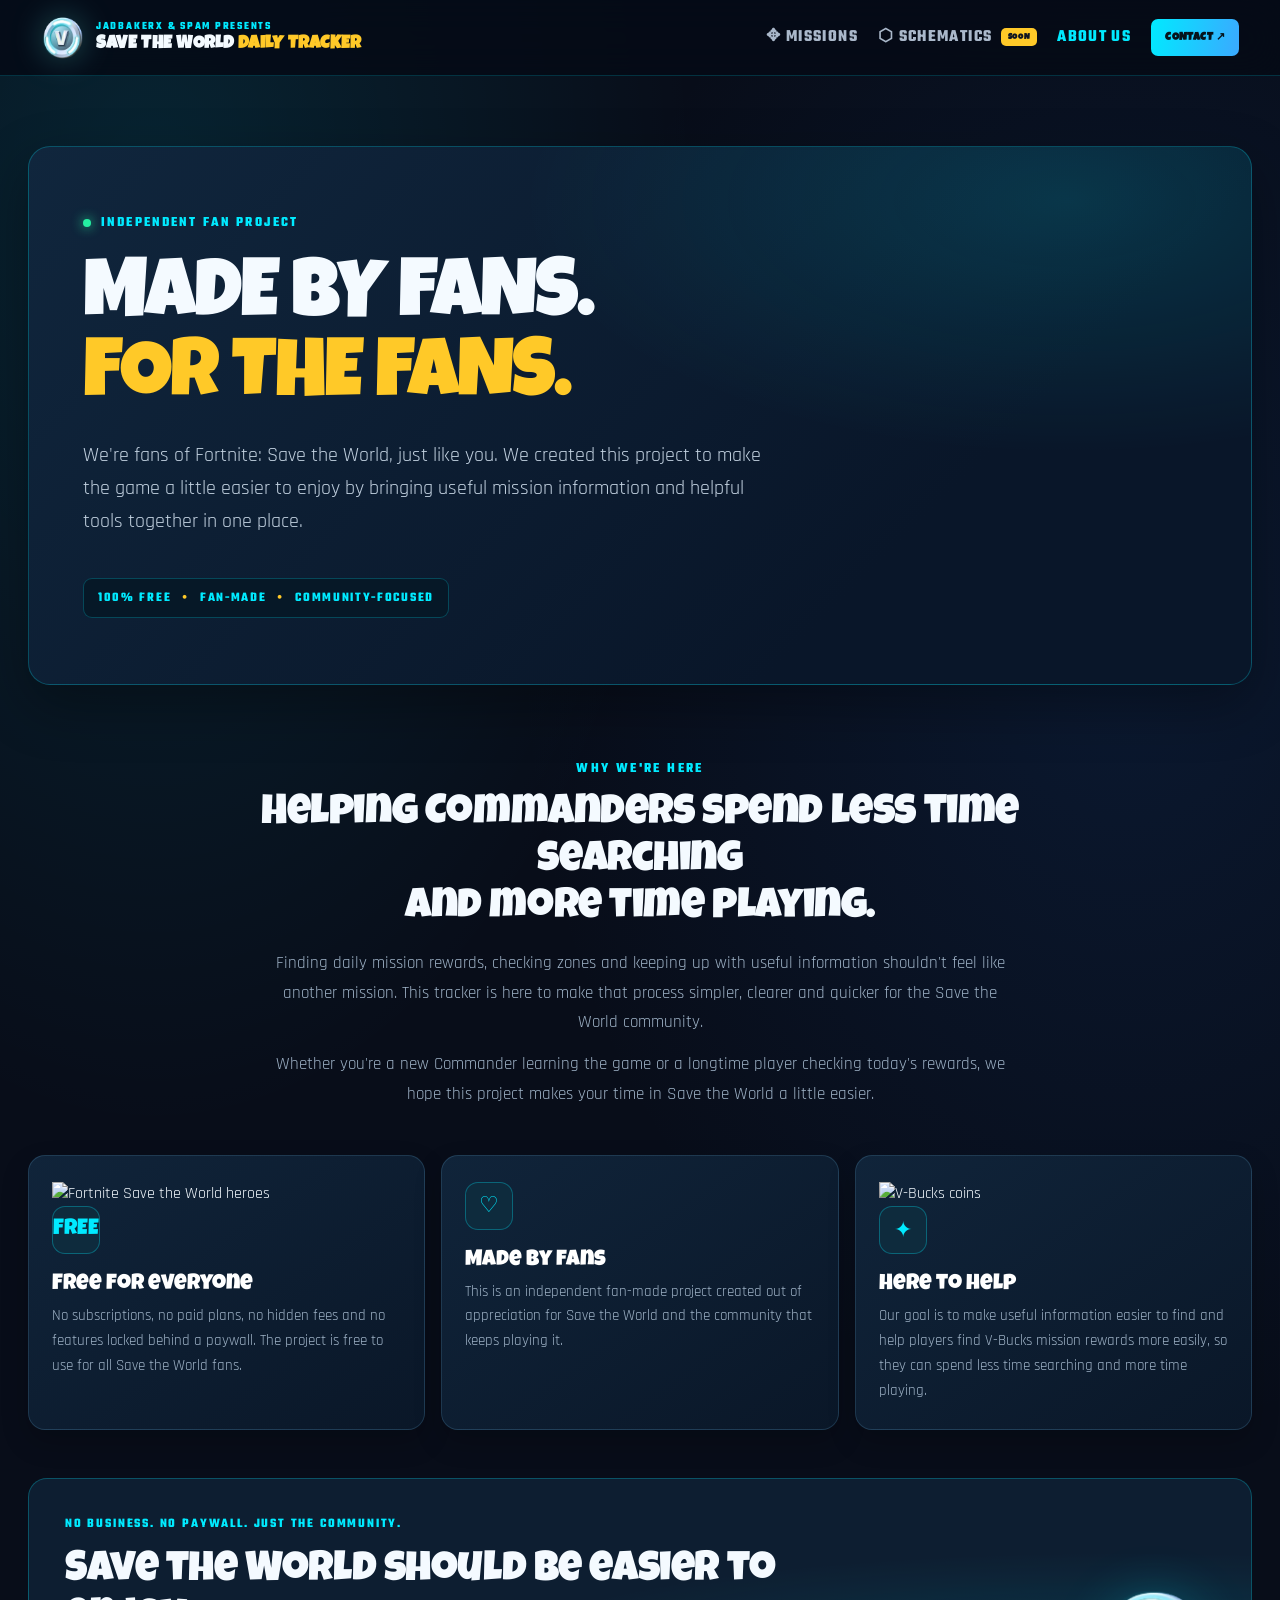
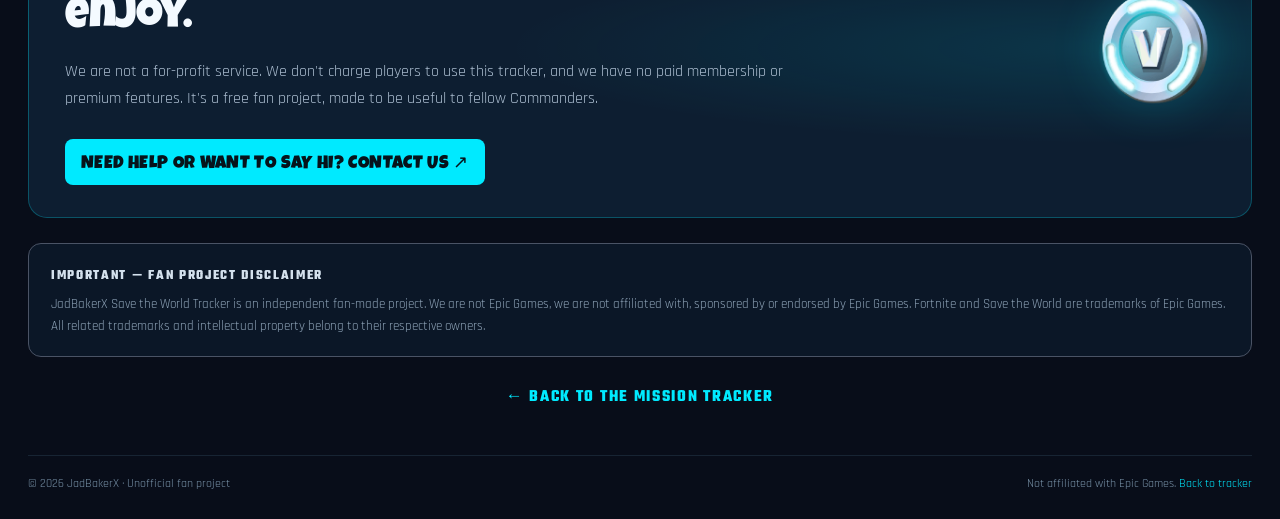
==== commit 57e25349: "Standardize page navigation and prepare About Us artwork" ====
--- a/public/about.html
+++ b/public/about.html
@@ -27,11 +27,11 @@
 <header>
   <a class="brand" href="./" aria-label="JadBakerX Save the World Daily Tracker home">
     <img src="vbucks-logo.png" alt="V-Bucks logo">
-    <span><small>JADBAKERX PRESENTS</small><b>SAVE THE WORLD <em>DAILY TRACKER</em></b></span>
+    <span><small>JADBAKERX &amp; SPAM PRESENTS</small><b>SAVE THE WORLD <em>DAILY TRACKER</em></b></span>
   </a>
   <nav aria-label="Main navigation">
-    <a href="./#missions">MISSIONS</a>
-    <a href="schematics.html">SCHEMATICS <span class="nav-soon">SOON</span></a>
+    <a href="./#missions">✥ MISSIONS</a>
+    <a href="schematics.html">⬡ SCHEMATICS <span class="nav-soon">SOON</span></a>
     <a class="nav-current" href="about.html">ABOUT US</a>
     <a class="contact" href="https://guns.lol/jadbakerx" target="_blank" rel="noopener">CONTACT ↗</a>
   </nav>
@@ -52,7 +52,8 @@
   </section>
 
   <section class="about-values" aria-label="Our promises">
-    <article class="about-value">
+    <article class="about-value about-value-with-art">
+      <img class="about-value-art about-heroes-art" src="/assets/about/save-the-world-heroes.jpg" alt="Fortnite Save the World heroes" loading="lazy">
       <div class="about-icon">FREE</div>
       <h3>Free for everyone</h3>
       <p>No subscriptions, no paid plans, no hidden fees and no features locked behind a paywall. The project is free to use for all Save the World fans.</p>
@@ -62,10 +63,11 @@
       <h3>Made by fans</h3>
       <p>This is an independent fan-made project created out of appreciation for Save the World and the community that keeps playing it.</p>
     </article>
-    <article class="about-value">
+    <article class="about-value about-value-with-art">
+      <img class="about-value-art about-vbucks-art" src="/assets/about/vbucks-coins.png" alt="V-Bucks coins" loading="lazy">
       <div class="about-icon">✦</div>
       <h3>Here to help</h3>
-      <p>Our goal is to make useful information easier to find and help players spend less time digging through information and more time enjoying the game.</p>
+      <p>Our goal is to make useful information easier to find and help players find V-Bucks mission rewards more easily, so they can spend less time searching and more time playing.</p>
     </article>
   </section>
 
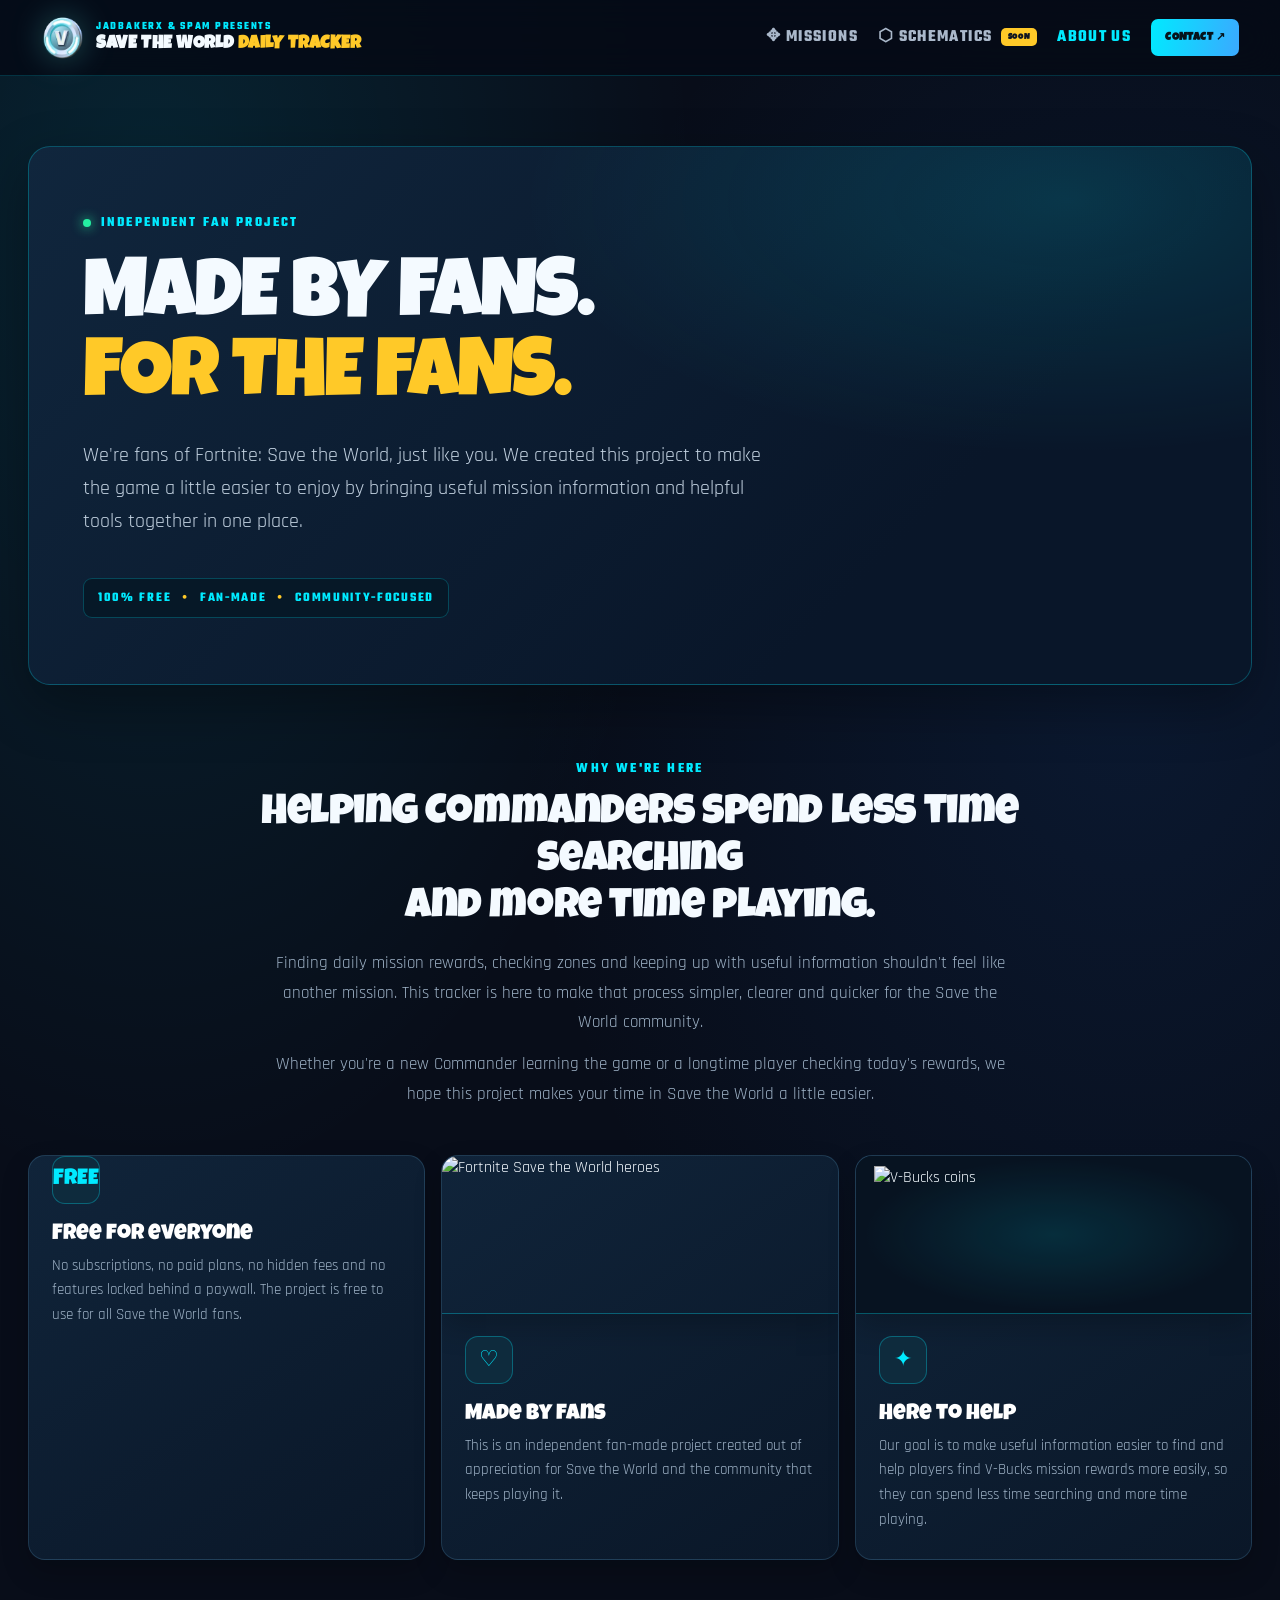
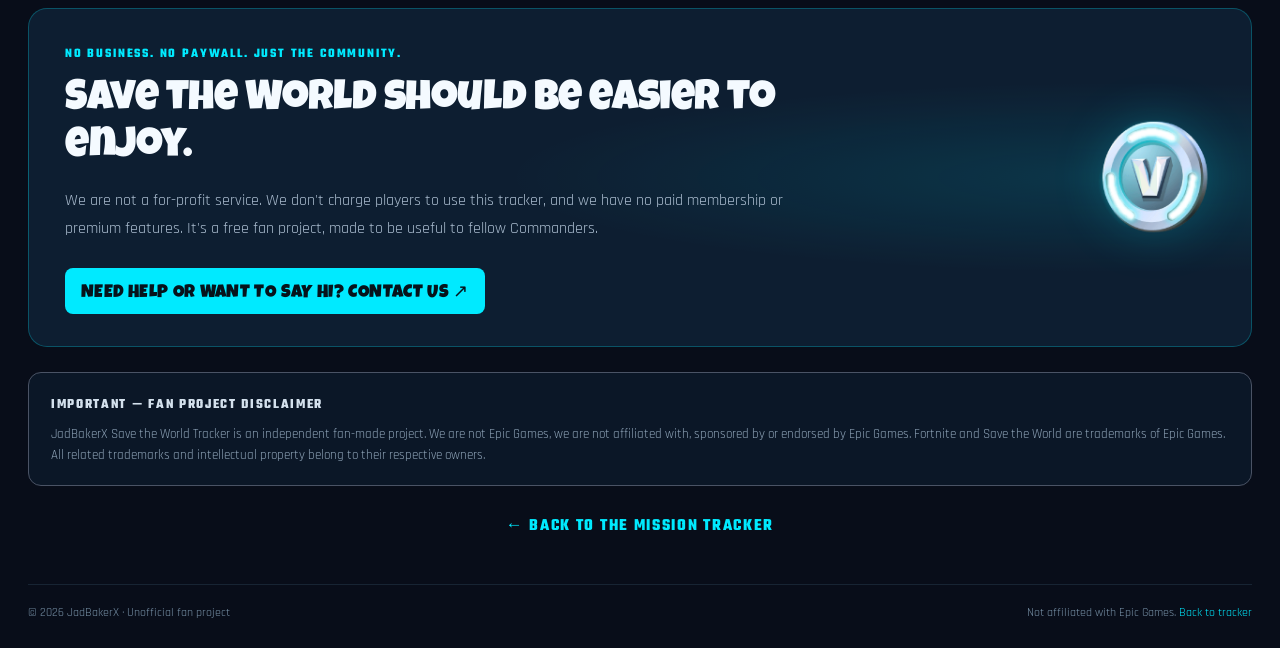
==== commit cd526d42: "Move Save the World heroes artwork into Made by Fans section" ====
--- a/public/about.html
+++ b/public/about.html
@@ -53,12 +53,13 @@
 
   <section class="about-values" aria-label="Our promises">
     <article class="about-value about-value-with-art">
-      <img class="about-value-art about-heroes-art" src="/assets/about/save-the-world-heroes.jpg" alt="Fortnite Save the World heroes" loading="lazy">
+      
       <div class="about-icon">FREE</div>
       <h3>Free for everyone</h3>
       <p>No subscriptions, no paid plans, no hidden fees and no features locked behind a paywall. The project is free to use for all Save the World fans.</p>
     </article>
-    <article class="about-value">
+    <article class="about-value about-value-with-art">
+      <img class="about-value-art about-heroes-art" src="/assets/about/save-the-world-heroes.jpg" alt="Fortnite Save the World heroes" loading="lazy">
       <div class="about-icon">♡</div>
       <h3>Made by fans</h3>
       <p>This is an independent fan-made project created out of appreciation for Save the World and the community that keeps playing it.</p>
--- a/public/about.css
+++ b/public/about.css
@@ -30,3 +30,14 @@
 .about-page footer a{color:var(--cyan)}
 @media(max-width:760px){.about-main{padding-top:35px}.about-hero{padding:42px 23px}.about-story{margin:50px auto 35px}.about-values{grid-template-columns:1fr}.about-value{padding:22px}.about-free{padding:25px 21px}.about-free img{width:78px}}
 @media(max-width:480px){.about-page header{align-items:flex-start;flex-direction:column}.about-page nav{width:100%;justify-content:space-between;gap:8px;font-size:14px!important}.about-stamp{font-size:11px}.about-free{align-items:flex-start}.about-free img{display:none}}
+
+
+/* Shared main-page navigation proportions and responsive spacing */
+.about-page header{width:100%!important;max-width:none!important;margin:0!important;padding-inline:clamp(18px,3.2vw,48px)!important;box-sizing:border-box!important}
+.about-page header .brand{flex:0 1 auto;min-width:0}
+.about-page header nav{flex:0 0 auto}
+.about-value-with-art{overflow:hidden;padding-top:0}
+.about-value-art{display:block;width:calc(100% + 46px);height:158px;max-width:none;object-fit:cover;margin:0 -23px 22px;border-bottom:1px solid rgba(0,234,255,.32);box-shadow:0 12px 28px rgba(0,0,0,.22)}
+.about-heroes-art{object-position:center 38%}
+.about-vbucks-art{object-fit:contain;padding:10px 18px;background:radial-gradient(ellipse at center,rgba(0,234,255,.12),transparent 68%),#071321}
+@media(max-width:760px){.about-value-art{height:145px}}
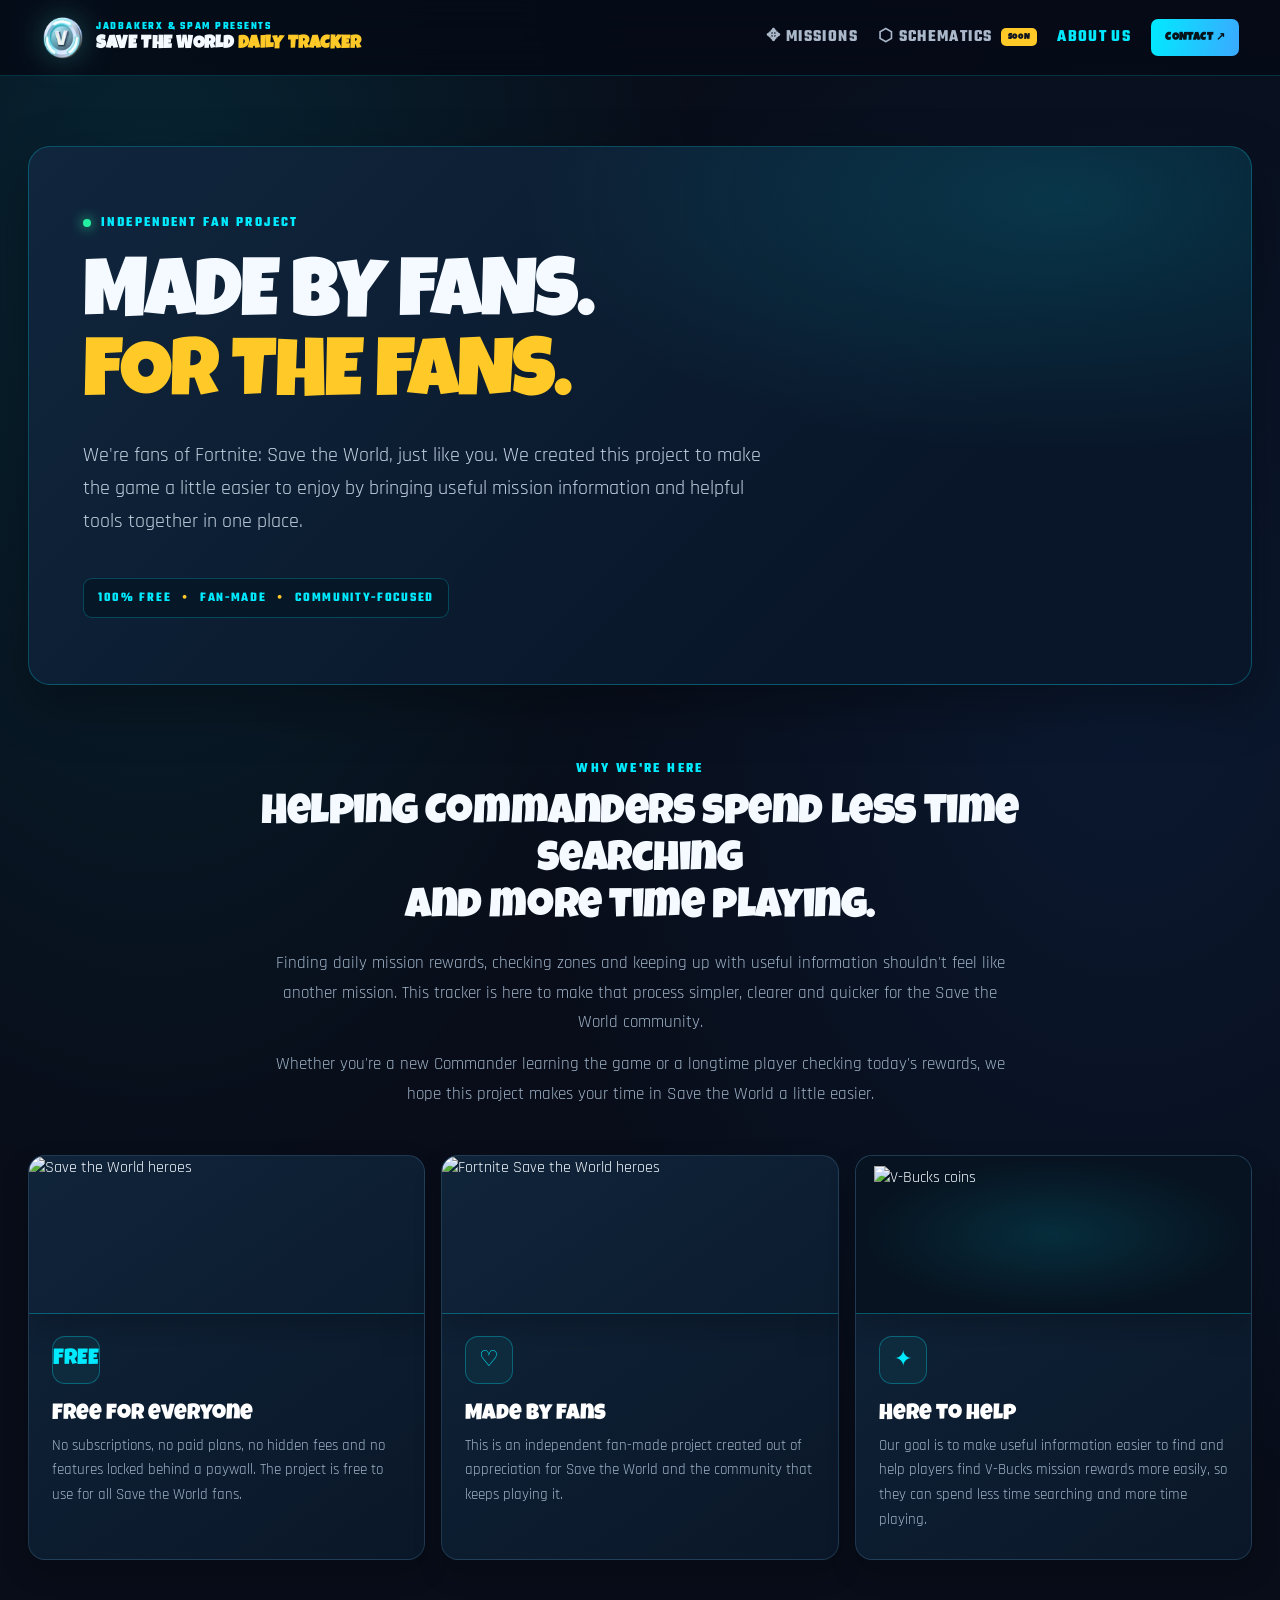
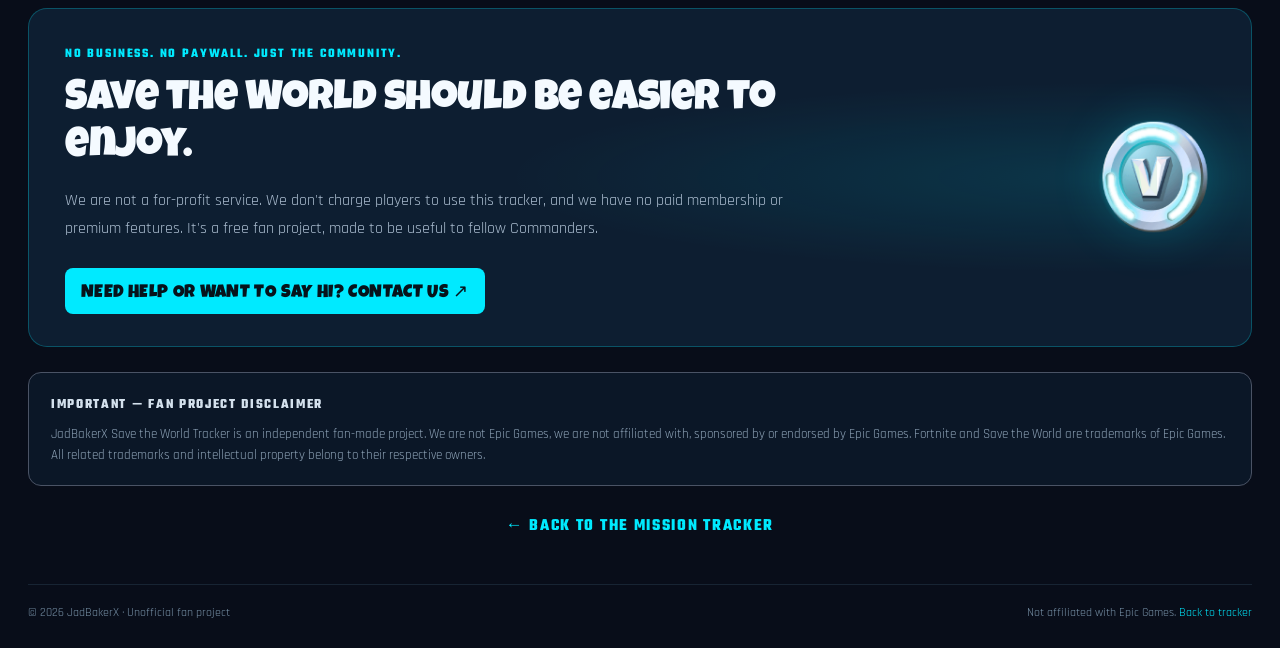
==== commit 7ea4cb73: "Add Save the World heroes artwork to Free for everyone card" ====
--- a/public/about.html
+++ b/public/about.html
@@ -53,19 +53,19 @@
 
   <section class="about-values" aria-label="Our promises">
     <article class="about-value about-value-with-art">
-      
+      <img class="about-value-art about-heroes-art" src="/assets/about/save-the-world-heroes.jpg.png" alt="Save the World heroes" loading="lazy">
       <div class="about-icon">FREE</div>
       <h3>Free for everyone</h3>
       <p>No subscriptions, no paid plans, no hidden fees and no features locked behind a paywall. The project is free to use for all Save the World fans.</p>
     </article>
     <article class="about-value about-value-with-art">
-      <img class="about-value-art about-heroes-art" src="/assets/about/save-the-world-heroes.jpg" alt="Fortnite Save the World heroes" loading="lazy">
+      <img class="about-value-art about-heroes-art" src="/assets/about/fans.avif" alt="Fortnite Save the World heroes" loading="lazy">
       <div class="about-icon">♡</div>
       <h3>Made by fans</h3>
       <p>This is an independent fan-made project created out of appreciation for Save the World and the community that keeps playing it.</p>
     </article>
     <article class="about-value about-value-with-art">
-      <img class="about-value-art about-vbucks-art" src="/assets/about/vbucks-coins.png" alt="V-Bucks coins" loading="lazy">
+      <img class="about-value-art about-vbucks-art" src="/assets/about/vbucks-md.png" alt="V-Bucks coins" loading="lazy">
       <div class="about-icon">✦</div>
       <h3>Here to help</h3>
       <p>Our goal is to make useful information easier to find and help players find V-Bucks mission rewards more easily, so they can spend less time searching and more time playing.</p>
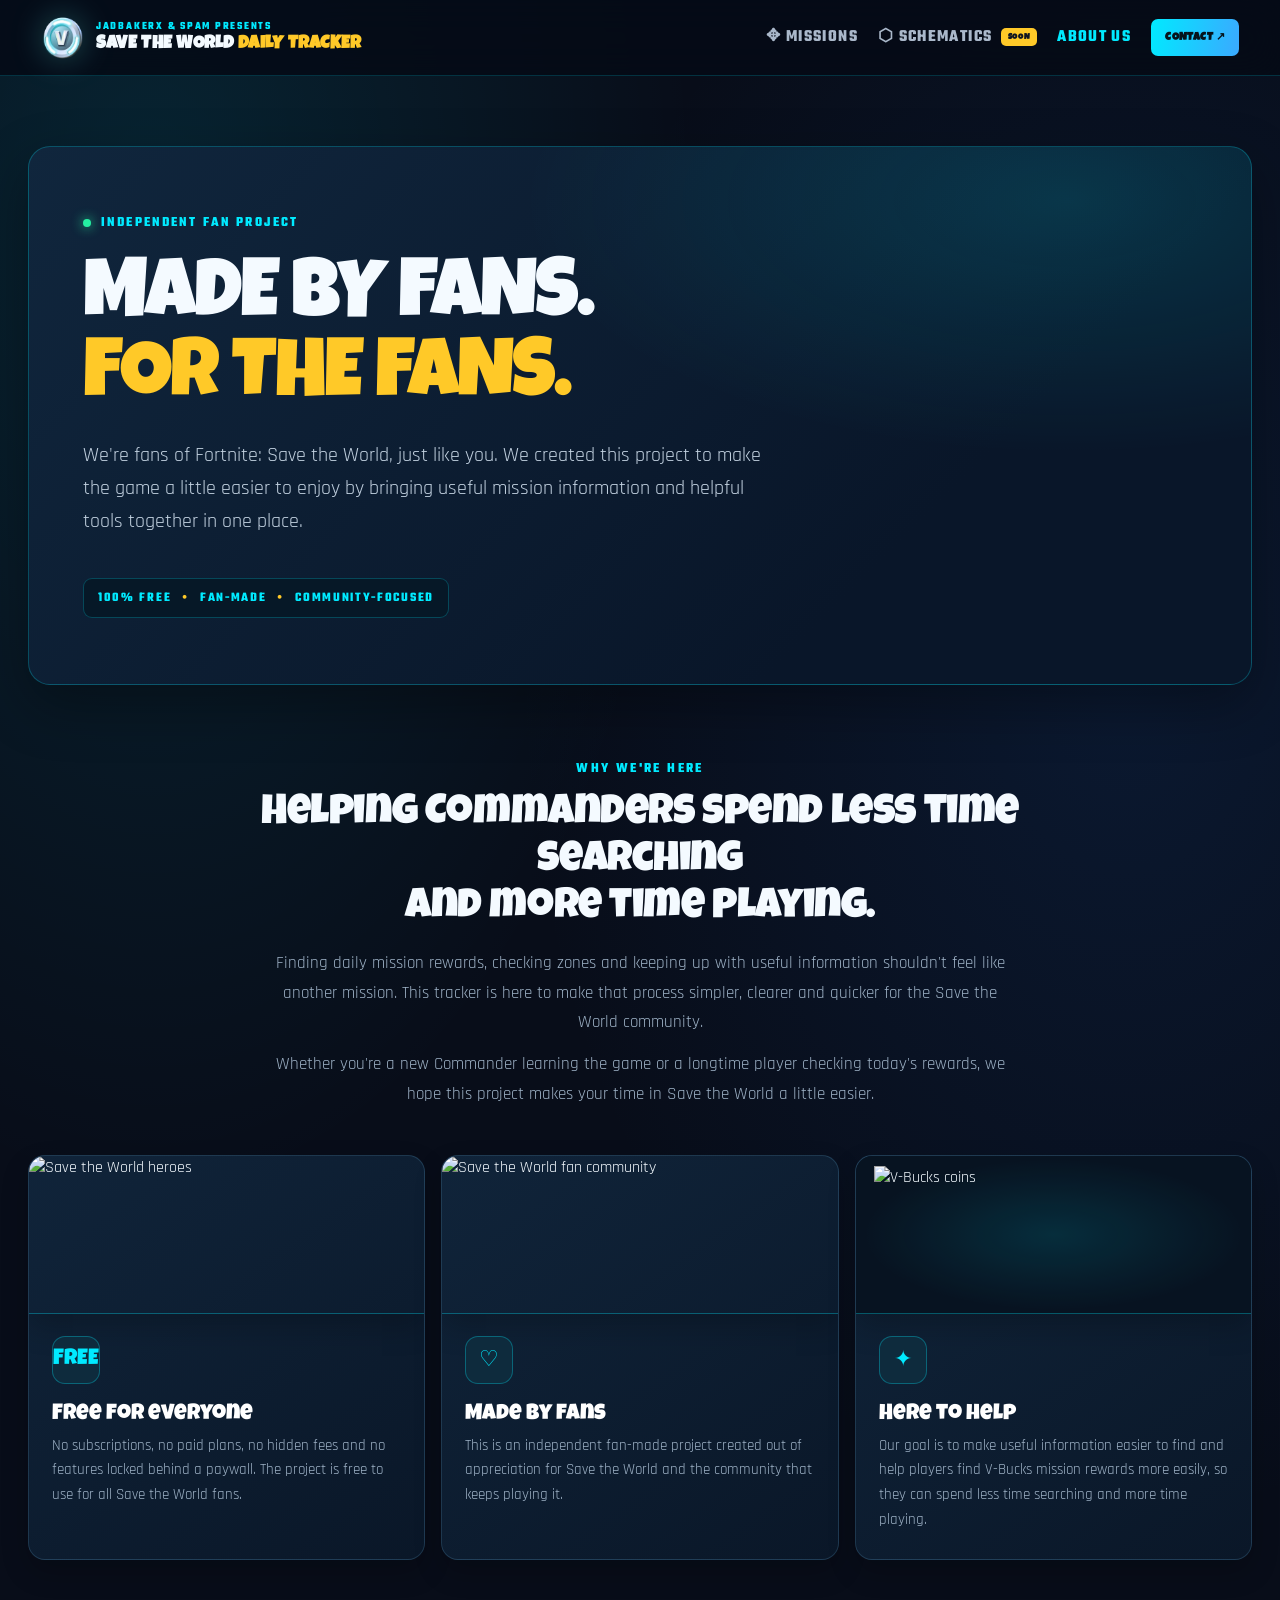
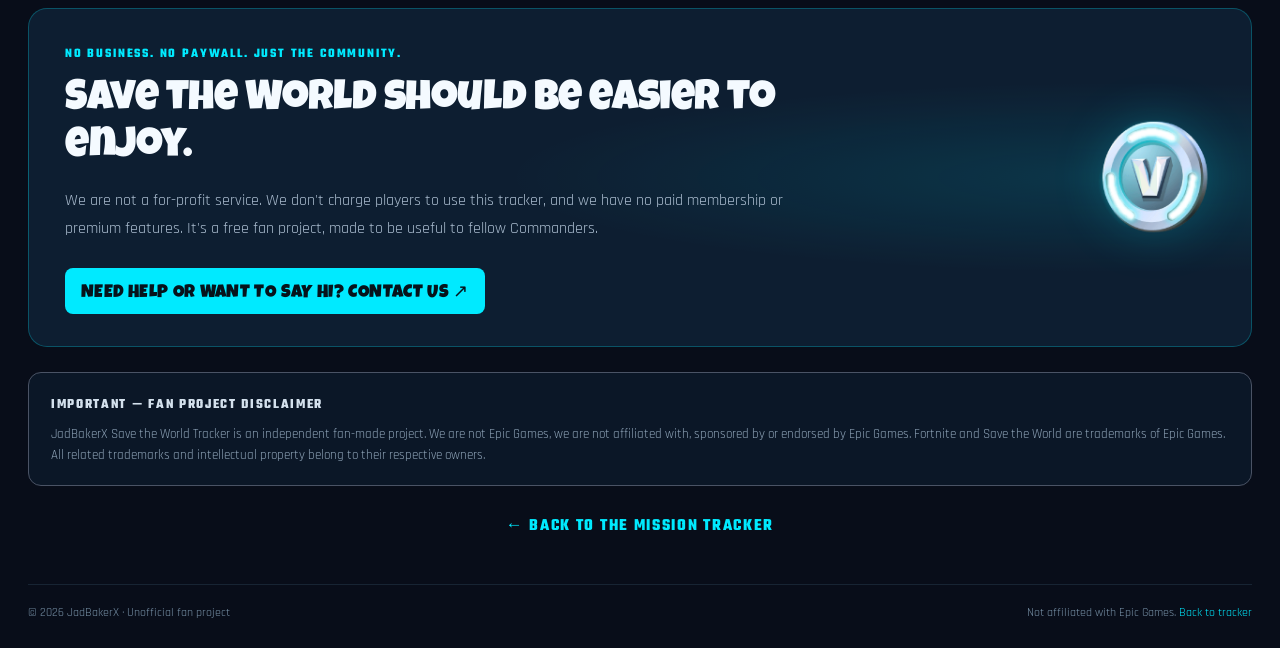
==== commit b1ab2ab6: "Use all three About Us artwork images" ====
--- a/public/about.html
+++ b/public/about.html
@@ -59,7 +59,7 @@
       <p>No subscriptions, no paid plans, no hidden fees and no features locked behind a paywall. The project is free to use for all Save the World fans.</p>
     </article>
     <article class="about-value about-value-with-art">
-      <img class="about-value-art about-heroes-art" src="/assets/about/fans.avif" alt="Fortnite Save the World heroes" loading="lazy">
+      <img class="about-value-art about-heroes-art" src="/assets/about/images.jpg" alt="Save the World fan community" loading="lazy">
       <div class="about-icon">♡</div>
       <h3>Made by fans</h3>
       <p>This is an independent fan-made project created out of appreciation for Save the World and the community that keeps playing it.</p>
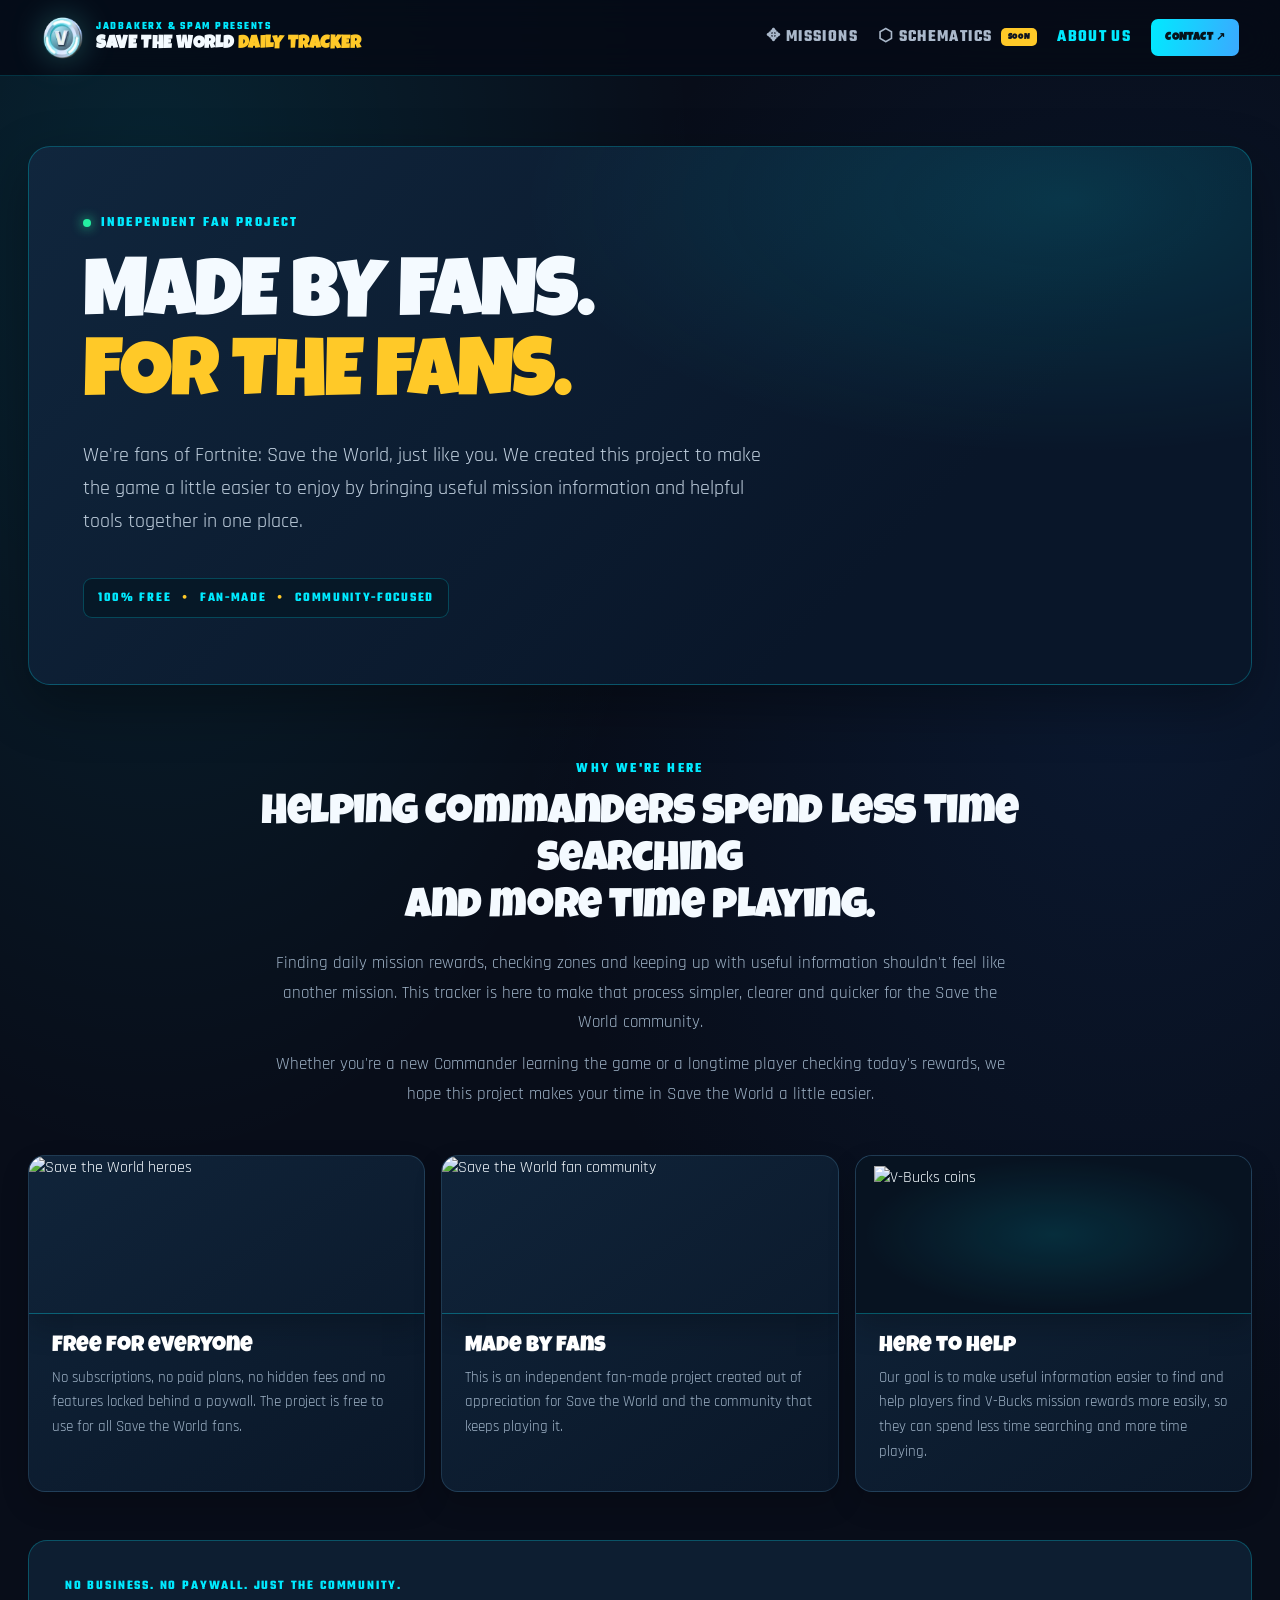
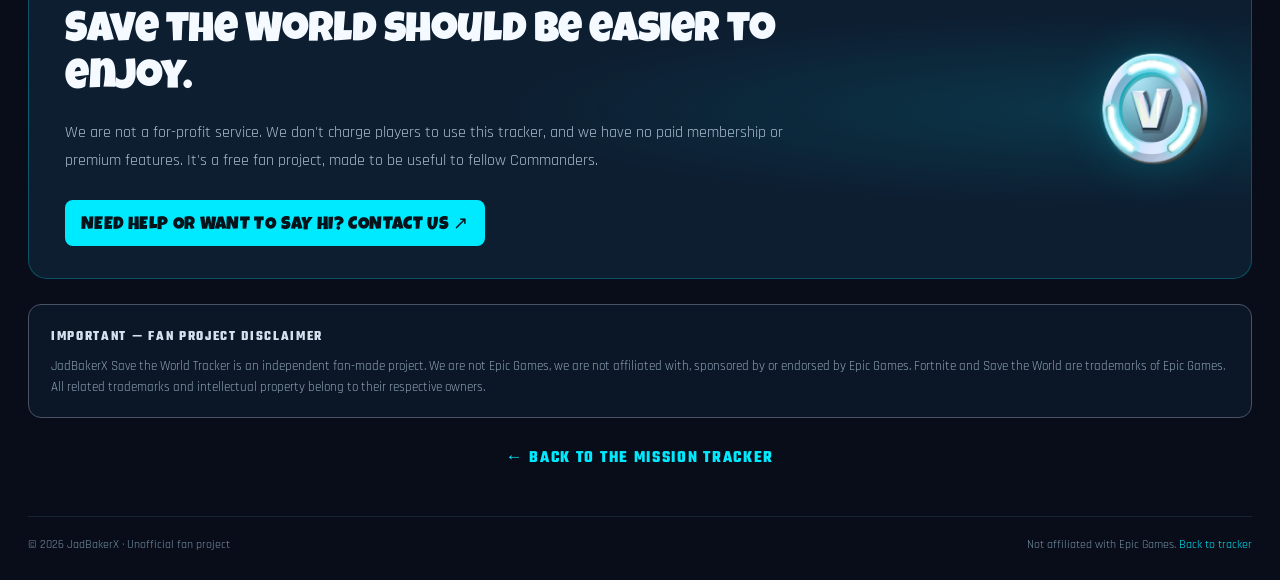
==== commit 392543a5: "Remove decorative icon badges from About Us cards" ====
--- a/public/about.html
+++ b/public/about.html
@@ -54,19 +54,16 @@
   <section class="about-values" aria-label="Our promises">
     <article class="about-value about-value-with-art">
       <img class="about-value-art about-heroes-art" src="/assets/about/save-the-world-heroes.jpg.png" alt="Save the World heroes" loading="lazy">
-      <div class="about-icon">FREE</div>
       <h3>Free for everyone</h3>
       <p>No subscriptions, no paid plans, no hidden fees and no features locked behind a paywall. The project is free to use for all Save the World fans.</p>
     </article>
     <article class="about-value about-value-with-art">
       <img class="about-value-art about-heroes-art" src="/assets/about/images.jpg" alt="Save the World fan community" loading="lazy">
-      <div class="about-icon">♡</div>
       <h3>Made by fans</h3>
       <p>This is an independent fan-made project created out of appreciation for Save the World and the community that keeps playing it.</p>
     </article>
     <article class="about-value about-value-with-art">
       <img class="about-value-art about-vbucks-art" src="/assets/about/vbucks-md.png" alt="V-Bucks coins" loading="lazy">
-      <div class="about-icon">✦</div>
       <h3>Here to help</h3>
       <p>Our goal is to make useful information easier to find and help players find V-Bucks mission rewards more easily, so they can spend less time searching and more time playing.</p>
     </article>
--- a/public/about.css
+++ b/public/about.css
@@ -39,5 +39,7 @@
 .about-value-with-art{overflow:hidden;padding-top:0}
 .about-value-art{display:block;width:calc(100% + 46px);height:158px;max-width:none;object-fit:cover;margin:0 -23px 22px;border-bottom:1px solid rgba(0,234,255,.32);box-shadow:0 12px 28px rgba(0,0,0,.22)}
 .about-heroes-art{object-position:center 38%}
+/* Show more of the upper part of the first Free for everyone image */
+.about-values>.about-value:first-child .about-value-art{object-position:center 20%}
 .about-vbucks-art{object-fit:contain;padding:10px 18px;background:radial-gradient(ellipse at center,rgba(0,234,255,.12),transparent 68%),#071321}
 @media(max-width:760px){.about-value-art{height:145px}}
